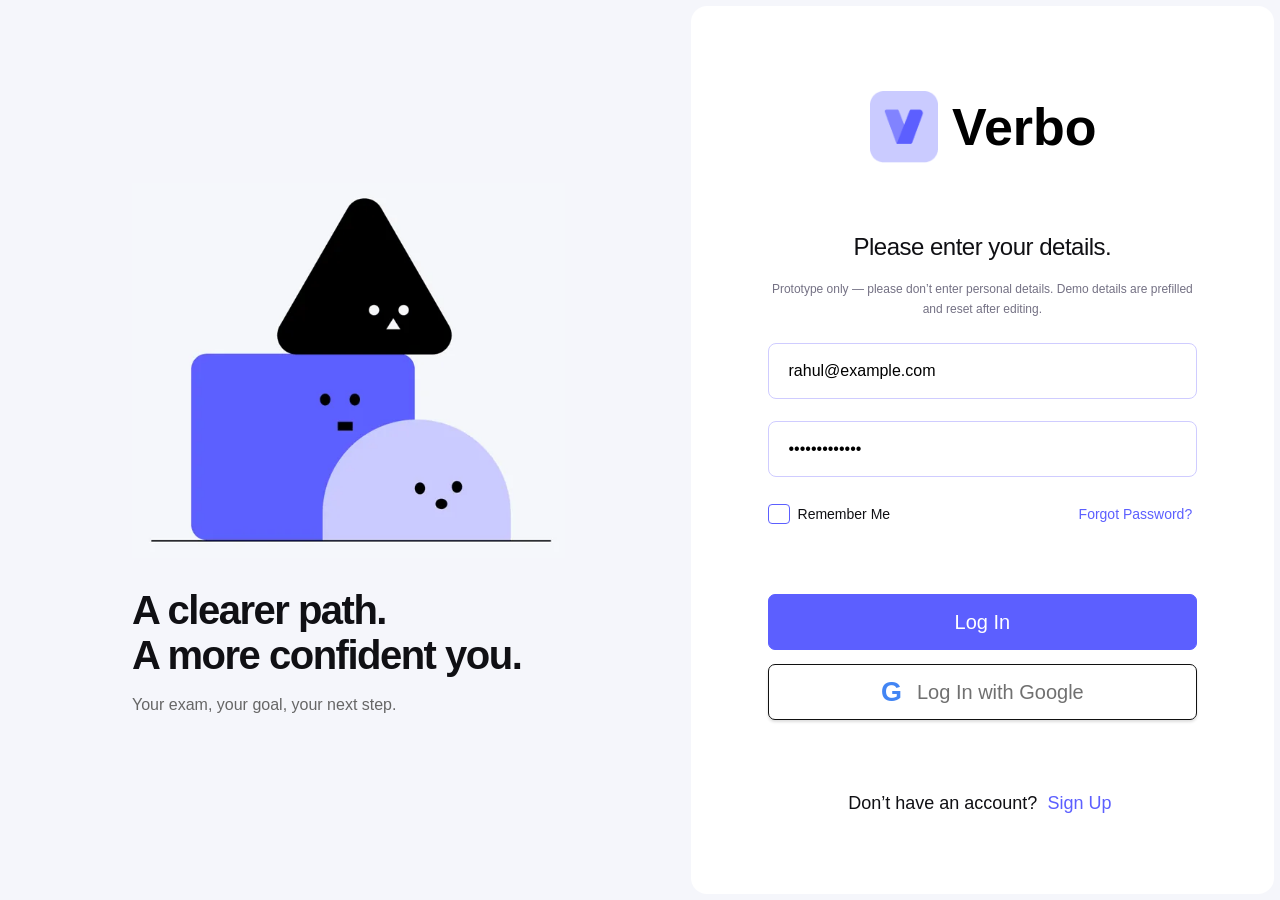
==== index.html @ 915a391f "Add files via upload" ====
<!doctype html><html lang="en"><head><meta charset="UTF-8"><meta name="viewport" content="width=device-width,initial-scale=1"><meta name="theme-color" content="#6057ff"><title>Verbo — Prepare with direction</title><link rel="stylesheet" href="style.css?v=51"></head><body><svg xmlns="http://www.w3.org/2000/svg" width="0" height="0" aria-hidden="true" style="position:absolute"><defs><filter id="nav-idle" color-interpolation-filters="sRGB"><feColorMatrix in="SourceGraphic" values="0 0 0 0 0 0 0 0 0 0 0 0 0 0 0 -8 0 8 0 0" result="mask"/><feFlood flood-color="#CACBFF"/><feComposite in2="mask" operator="in"/><feComposite in2="SourceGraphic" operator="over"/></filter><filter id="nav-active" color-interpolation-filters="sRGB"><feColorMatrix in="SourceGraphic" values="0 0 0 0 0 0 0 0 0 0 0 0 0 0 0 -8 0 8 0 0" result="mask"/><feFlood flood-color="#7772FF"/><feComposite in2="mask" operator="in"/><feComposite in2="SourceGraphic" operator="over"/></filter></defs></svg><div id="app"></div><dialog id="modal"></dialog><div id="toast" role="status" aria-live="polite"></div><script src="app.js?v=51"></script></body></html>
---- style.css ----
:root{--purple:#6057ff;--lav:#cecbff;--bg:#f5f6fb;--text:#101014;--muted:#696970;--line:#dddde4;--radius:12px}*{box-sizing:border-box}body{margin:0;background:var(--bg);color:var(--text);font:16px/1.5 'Arial',sans-serif}button,input,select,textarea{font:inherit}button{cursor:pointer;background:white;border:1px solid var(--line);border-radius:7px;padding:10px 16px;color:inherit;transition:transform .12s,background .18s}button:active{transform:scale(.97)}button:hover{border-color:var(--purple)}button:disabled{cursor:not-allowed;opacity:.5}button:focus-visible,a:focus-visible,input:focus-visible,textarea:focus-visible,select:focus-visible{outline:3px solid #a09aff;outline-offset:3px}.primary{background:var(--purple);border-color:var(--purple);color:white}.plain{background:transparent;border-color:transparent}.link{color:var(--purple);background:none;border:0;padding:5px}.muted{color:var(--muted)}small{font-size:13px;color:var(--muted)}h1,h2,h3,p{margin-top:0}h1{font-size:38px;letter-spacing:-1px;line-height:1.2;margin-bottom:0}h2{font-size:27px;line-height:1.3;letter-spacing:-.5px}h3{font-size:20px;line-height:1.35;font-weight:500;margin-bottom:14px}p{margin-bottom:16px}.purple{color:var(--purple)}.row{display:flex;align-items:center;justify-content:space-between;gap:16px;flex-wrap:wrap}.stack{display:grid;gap:18px}.panel{background:white;padding:26px;border-radius:var(--radius);min-width:0}.grid2{display:grid;grid-template-columns:1fr 1fr;gap:18px}.grid3{display:grid;grid-template-columns:repeat(3,1fr);gap:22px}.shell{padding-left:220px}.sidebar{position:fixed;inset:0 auto 0 0;width:220px;background:white;border-right:1px solid var(--line);padding:25px 18px;display:flex;flex-direction:column;z-index:5}.brand{display:flex;align-items:center;gap:10px;font-size:24px;font-weight:bold;color:black}.brand b{display:grid;place-items:center;background:var(--lav);color:var(--purple);border-radius:8px;width:40px;height:42px;font-size:30px}.nav-caption{font-size:12px;color:var(--muted);margin:42px 0 12px}.navbutton{width:100%;display:flex;align-items:center;gap:13px;border:0;text-align:left;padding:13px 16px;margin-bottom:4px;font-size:18px;position:relative}.navbutton.selected{background:var(--lav)}.navbutton.selected:before{content:'';position:absolute;left:0;height:28px;width:4px;background:var(--purple);border-radius:4px}.sidebar .logout{margin-top:auto}.icon{width:22px;height:22px;display:inline-block;flex-shrink:0;vertical-align:middle}.topbar{height:100px;padding:24px 40px;background:white;border-bottom:1px solid var(--line);display:flex;justify-content:space-between;align-items:center}.avatar{width:42px;height:42px;border-radius:50%;object-fit:cover}.top-actions{display:flex;align-items:center;gap:22px}.content{padding:32px 40px 48px;max-width:1700px;margin:auto;animation:enter .25s ease-out}.greeting{font-size:28px;font-weight:500;margin-bottom:28px}.dashboard-grid{display:grid;grid-template-columns:minmax(0,1.8fr) minmax(270px,1fr);gap:24px}.scores{display:grid;grid-template-columns:1fr 1fr;gap:18px}.score{font-size:42px;font-weight:600;letter-spacing:-1px}.score small{font-size:27px;font-weight:500;letter-spacing:0}.scorecard{min-height:185px}.bar{height:14px;background:var(--lav);border-radius:5px;overflow:hidden;margin:16px 0 9px}.bar span{display:block;height:100%;background:var(--purple);border-radius:5px;transition:width .3s}.pill{display:inline-block;font-size:12px;border-radius:4px;background:var(--bg);color:var(--muted);padding:4px 9px}.pill.purple{background:var(--lav);color:#4c40d8}.pill.hard{background:#ffe2cc;color:#a84900}.pill.new{background:#e8efff;color:#235ec5}.task-title{font-size:38px;font-weight:600}.task{display:flex;gap:12px;align-items:flex-start;margin:22px 0}.task input{width:19px;height:19px;accent-color:var(--purple);margin-top:4px;flex-shrink:0}.task.done .task-name{text-decoration:line-through;color:#94949d}.task button{text-align:left;padding:0;background:none;border:0}.task .duration{display:block;color:var(--muted)}.divider{border:0;border-top:1px solid var(--line);margin:18px 0}.chart-panel{margin-top:18px}.chart{width:100%;height:auto;display:block;margin-top:18px}.week{display:flex;gap:9px;margin-top:22px}.week span{flex:1;background:var(--lav);border-radius:5px;text-align:center;padding:12px 0;font-size:22px}.week .complete{background:var(--purple);color:white}.black{background:#050505;color:white}.black small{color:#c2c2c7}.black .pill{color:#555}.tabs{display:flex;gap:22px;border-bottom:1px solid var(--line);margin:22px 0;overflow:auto}.tabs button{background:none;border:0;border-bottom:3px solid transparent;border-radius:0;white-space:nowrap;padding:12px 5px;color:#555}.tabs button.active{border-color:var(--purple);color:var(--purple)}.test-card h3{margin:14px 0 6px}.test-card button{margin-top:16px}.filterrow{margin:18px 0 26px}.filterchip{background:var(--lav);border:0;padding:5px 10px;font-size:13px;color:#4a40cd}.recommendation{padding:26px 30px;background:var(--lav);border-radius:10px;border-left:5px solid var(--purple);margin:26px 0}.recommendation p{margin:0}.carousel{display:flex;gap:22px;overflow-x:auto;padding:20px;background:white;border-radius:12px;scroll-snap-type:x proximity}.session{flex:0 0 270px;padding:22px;border-radius:8px;scroll-snap-align:start}.session h3{font-size:23px}.session button{width:100%;margin-top:22px}.tutor{display:flex;align-items:center;gap:12px;margin-top:25px}.tutor img{width:40px;height:40px;border-radius:50%}.resource{flex:0 0 270px;min-height:240px;border:0;padding:0;overflow:hidden;position:relative;text-align:left;background:black;border-radius:9px}.resource img{width:100%;height:240px;object-fit:cover;opacity:.75;transition:transform .25s}.resource:hover img{transform:scale(1.03)}.resource span{position:absolute;bottom:0;left:0;right:0;padding:45px 16px 16px;background:linear-gradient(transparent,rgba(0,0,0,.85));color:white}.history{margin-top:22px}.history details{background:white;border-radius:9px;margin:12px 0;padding:20px}.history summary{cursor:pointer;list-style:none}.history summary:after{content:'View ⌄';color:var(--purple);font-size:14px;float:right}.history details[open] summary:after{content:'Close ⌃'}.history summary .row{display:inline-flex;width:90%}.history details .detail{margin-top:22px;border-top:1px solid var(--line);padding-top:20px}.summary-scores{display:grid;grid-template-columns:repeat(5,1fr);gap:15px;margin-top:25px}.summary-scores>div{border-right:1px solid var(--line);padding-right:12px}.summary-scores>div:last-child{border:0}.summary-scores .score{font-size:32px}.summary-scores .score small{font-size:18px}.feedback{margin:26px 0}.feedback li{margin-bottom:14px}.result-row{display:grid;grid-template-columns:2fr 1.3fr 1.3fr auto;gap:18px;align-items:center}.form label{display:block;margin:18px 0 6px}.form input,.form select,.form textarea{width:100%;padding:13px;border:1px solid var(--line);border-radius:7px;background:white}.form textarea{min-height:120px}.mobile-nav{display:none}dialog{border:0;border-radius:14px;max-width:560px;width:calc(100% - 32px);padding:28px;box-shadow:0 20px 90px #0003}dialog::backdrop{background:#0006}dialog .close{float:right}.modalactions{display:flex;justify-content:flex-end;gap:10px;margin-top:24px}#toast{position:fixed;bottom:28px;left:50%;transform:translate(-50%,20px);padding:12px 22px;background:#111;color:white;border-radius:8px;opacity:0;pointer-events:none;transition:.2s;z-index:30;max-width:90%}#toast.show{opacity:1;transform:translate(-50%,0)}.onboard{max-width:510px;margin:32px auto;background:var(--bg);min-height:90vh}.onboard .hero{width:100%;height:260px;object-fit:contain}.onboard .login{background:white;border-radius:24px;padding:30px}.onboard .brand{justify-content:center;font-size:32px;margin:10px 0 30px}.onboard .primary{width:100%;margin:18px 0 0}.on-head{background:white;padding:20px}.on-progress{height:8px;background:var(--lav)}.on-progress span{display:block;background:var(--purple);height:100%;transition:width .25s}.on-body{padding:30px 24px}.on-body h2{font-size:26px;margin-bottom:24px}.choice{display:flex;align-items:flex-start;gap:14px;background:white;border-radius:14px;padding:22px;border:1.5px solid transparent;margin:18px 0;cursor:pointer}.choice.selected{border-color:var(--purple);background:var(--lav)}.choice input{accent-color:var(--purple);margin-top:8px;width:20px;height:20px;flex-shrink:0}.choice strong{display:block;font-size:23px;font-weight:500;margin-bottom:8px}.choice p{font-size:15px;margin:0}.target-table{background:black;color:white;padding:20px;border-radius:12px;margin-top:18px}.target-table .row{padding:5px 0}.on-footer{position:sticky;bottom:0;background:white;padding:20px;border-top:1px solid var(--line)}.on-footer .primary{margin:0}.switch{appearance:none;width:52px;height:30px;background:#ccc;border-radius:20px;position:relative;cursor:pointer}.switch:checked{background:#2fc759}.switch:after{content:'';width:24px;height:24px;background:white;border-radius:50%;position:absolute;top:3px;left:3px;transition:.2s}.switch:checked:after{left:25px}.test-shell{min-height:100vh;padding-bottom:95px}.test-head{background:white;padding:15px 30px;display:flex;align-items:center;justify-content:space-between;gap:16px;text-align:center}.test-head h3{margin:0}.timer{background:black;color:white;padding:9px 15px;border-radius:7px;white-space:nowrap}.test-progress{height:6px;background:var(--lav)}.test-progress span{height:100%;background:var(--purple);display:block}.test-layout{display:grid;grid-template-columns:1fr 1fr;gap:20px;padding:28px;max-width:1450px;margin:auto}.test-layout .panel{min-height:62vh}.passage{font-size:17px;line-height:1.8}.answer{display:flex;gap:12px;align-items:center;padding:14px;border:1px solid var(--line);border-radius:6px;margin:14px 0;cursor:pointer}.answer:has(input:checked){background:var(--lav);border-color:var(--purple)}.answer input{accent-color:var(--purple)}.editor{width:100%;height:330px;border:1px solid var(--line);border-radius:7px;padding:18px;resize:vertical;font:inherit}.test-footer{position:fixed;bottom:0;left:0;right:0;display:flex;align-items:center;justify-content:space-between;gap:12px;padding:18px 30px;background:white;border-top:1px solid var(--line);z-index:4}.wave{display:flex;gap:5px;align-items:center;justify-content:center;height:90px}.wave i{background:var(--lav);width:7px;border-radius:3px}.wave.playing i{animation:pulse .7s infinite alternate}.audio-panel{border:1px solid var(--line);padding:20px;text-align:center;border-radius:8px;margin:22px 0}.correct{color:#187444}.incorrect{color:#b73f4e}.source-toggle{display:none}.review-grid{display:flex;gap:10px;flex-wrap:wrap}.review-grid button.answered{background:var(--lav)}.empty{text-align:center;padding:45px}.notice{background:var(--bg);padding:14px;border-radius:8px}.review-shell{max-width:850px;margin:35px auto;padding:20px}.review-shell .panel{margin:15px 0}@keyframes enter{from{opacity:0;transform:translateY(7px)}to{opacity:1;transform:none}}@keyframes pulse{to{transform:scaleY(.5)}}@media(min-width:1600px){.sidebar{width:260px}.shell{padding-left:260px}.content{padding:40px 48px}.topbar{padding:30px 48px;height:116px}.score{font-size:48px}.scorecard{min-height:215px}}@media(max-width:1100px){.shell{padding-left:180px}.sidebar{width:180px;padding:22px 12px}.navbutton{font-size:16px;padding:12px 10px}.content{padding:26px}.topbar{padding:20px 26px}.dashboard-grid{grid-template-columns:1fr}.dashboard-side{display:grid;grid-template-columns:1fr 1fr;gap:18px}.dashboard-side>.panel{margin:0}.grid3{grid-template-columns:1fr 1fr}.summary-scores{grid-template-columns:repeat(3,1fr)}}@media(max-width:700px){body{font-size:16px}.shell{padding-left:0}.sidebar{display:none}.topbar{height:90px;padding:20px}.topbar h1{font-size:31px}.top-actions{gap:12px}.content{padding:24px 16px 110px}.greeting{font-size:24px}.mobile-nav{display:flex;position:fixed;bottom:0;left:0;right:0;background:white;border-top:1px solid var(--line);justify-content:space-around;padding:10px 3px max(12px,env(safe-area-inset-bottom));z-index:10}.mobile-nav button{border:0;padding:8px 5px;font-size:12px;display:grid;gap:4px;justify-items:center;background:transparent}.mobile-nav .selected{color:var(--purple);background:#f1efff}.panel{padding:20px}.scorecard{padding:18px;min-height:167px}.scorecard .score{font-size:30px}.scorecard .score small{font-size:20px}.scorecard .pill{display:none}.dashboard-grid{gap:18px}.scores{gap:12px}.dashboard-side{display:grid;grid-template-columns:1fr}.grid3,.grid2{grid-template-columns:1fr}.summary-scores{grid-template-columns:1fr 1fr}.summary-scores>div{border:0}.tabs{gap:15px}.result-row{grid-template-columns:1fr 1fr}.result-row button{justify-self:start}.carousel{padding:14px;gap:14px}.session,.resource{flex-basis:260px}.onboard{margin:0 auto;min-height:100vh}.onboard .hero{height:250px}.test-head{padding:16px 12px}.test-head h3{font-size:16px}.test-head .timer{font-size:12px;padding:8px}.test-layout{grid-template-columns:1fr;padding:14px;gap:14px}.test-layout .panel{min-height:auto}.test-footer{padding:14px 12px}.test-footer small{font-size:12px}.source-toggle{display:block;margin:12px 14px 0}.test-layout .source.folded{display:none}.history summary .row{width:80%}.history summary .row small{display:none}.history summary:after{font-size:13px}.on-body{padding:28px 20px}.onboard .login{border-radius:24px 24px 0 0}.review-shell{margin:15px auto}#toast{bottom:90px}}
@media(prefers-reduced-motion:reduce){*,*:before,*:after{animation:none!important;transition:none!important;scroll-behavior:auto!important}}
.dashboard-side{display:flex;flex-direction:column;gap:18px}.dashboard-side>.panel:first-child{min-height:456px}.task{margin:16px 0}.task-title{margin-bottom:16px}.navbutton .icon{fill:#cecbff;fill-opacity:.4}.task input{appearance:none;border:1.5px solid var(--purple);border-radius:4px;position:relative}.task input:checked{background:var(--purple)}.task input:checked:after{content:'✓';position:absolute;inset:-4px 0 0;color:white;text-align:center}.target-badge{background:#000;color:white;border-radius:5px;padding:4px 7px;display:inline-block}.summary-scores{overflow-wrap:anywhere}@media(max-width:700px){.summary-scores{grid-template-columns:repeat(2,minmax(0,1fr))!important}.dashboard-side>.panel:first-child{min-height:0}} 
.brand-logo{width:40px;height:42px;object-fit:contain}.icon{object-fit:contain}.login-layout{max-width:1200px;width:calc(100% - 80px);margin:40px auto;display:grid;grid-template-columns:1fr 1fr;align-items:center;min-height:calc(100vh - 80px);background:transparent}.login-art{padding:48px}.login-art .hero{width:100%;height:330px;object-fit:contain}.login-art h1{font-size:44px;line-height:1.12;letter-spacing:-1.5px;margin:30px 0 18px}.login-art p{color:#666}.login-layout .login{padding:48px;border-radius:16px;background:white}.demo-note{font-size:14px;line-height:1.6;padding:14px 16px;background:#f3f2ff;border-radius:8px;color:#55506b;margin:24px 0}.desktop-onboard{display:grid;grid-template-columns:320px 1fr;max-width:1180px;width:calc(100% - 80px);margin:40px auto;min-height:calc(100vh - 80px);background:white;border-radius:18px;overflow:hidden}.on-aside{padding:40px;background:#e9e7ff}.on-aside h1{font-size:38px;line-height:1.12;margin:65px 0 18px}.on-aside p{line-height:1.6;color:#605c74}.on-aside ol{list-style:none;padding:30px 0;margin:0}.on-aside li{display:flex;gap:14px;align-items:center;padding:15px 0;color:#6c6880}.on-aside li span{display:grid;place-items:center;width:30px;height:30px;border:1px solid #b4afda;border-radius:50%;font-size:14px}.on-aside li.active{color:#332bc4;font-weight:600}.on-aside li.active span{background:var(--purple);color:white;border-color:var(--purple)}.on-panel{display:flex;flex-direction:column;min-width:0}.desktop-onboard .on-head{padding:26px 40px}.desktop-onboard .on-body{padding:35px 48px;flex:1}.desktop-onboard .on-body h2{font-size:30px;letter-spacing:-.7px}.desktop-onboard .on-body>p{margin-bottom:28px}.desktop-onboard .on-footer{position:static;padding:22px 48px;display:flex;justify-content:flex-end;border-top:1px solid #eee}.desktop-onboard .on-footer .primary{width:200px}.desktop-onboard .choice{padding:18px;margin:12px 0}.desktop-onboard .target-table{font-size:15px}.desktop-onboard .on-progress{height:5px}
dialog{max-width:720px;padding:52px;border-radius:16px;background:#fdfdfb;max-height:90vh}dialog::backdrop{background:#19221c66;backdrop-filter:blur(7px)}dialog h2{font-size:38px;line-height:1.15;letter-spacing:-1.2px;margin:28px 35px 32px 0}dialog p{color:#606875;line-height:1.75}dialog .close{position:absolute;right:24px;top:20px}.modalactions{margin-top:35px;flex-wrap:wrap}.pricing-intro{display:flex;justify-content:space-between;align-items:flex-end;gap:30px;margin-bottom:40px}.pricing-intro h2{font-size:48px;line-height:1.06;letter-spacing:-2px;margin:0}.pricing-intro p{font-size:16px;color:#666;line-height:1.6}.billing{display:flex;align-items:center;gap:24px;margin:30px 0}.billing>div{display:flex;padding:5px;background:#e9e8f2;border-radius:7px}.billing button{border:0;background:transparent;padding:12px 24px}.billing button[aria-pressed=true]{background:#141414;color:white}.billing>span{color:#5148d8;font-size:14px}.plan-grid{display:grid;grid-template-columns:repeat(3,minmax(0,1fr));gap:20px}.plan{padding:30px 24px;border:1px solid #d5d4df;border-radius:8px;display:flex;flex-direction:column}.plan.featured{background:#e5e2ff;border-color:#c2bcff}.plan h3{font-size:26px}.plan .row{flex-wrap:wrap;min-height:55px;gap:8px}.plan p{color:#666;line-height:1.5}.price{font-size:52px;letter-spacing:-2px;margin-top:32px;white-space:nowrap}.price small{font-size:12px;letter-spacing:0;color:#666}.billing-detail{font-size:13px;min-height:40px}.plan>button{display:flex;justify-content:space-between;margin:16px 0 10px;width:100%;text-align:left}.plan ul{list-style:none;margin:18px 0 0;padding:25px 0 0;border-top:1px solid #cfccdc}.plan li{display:flex;gap:12px;margin:16px 0;font-size:14px;line-height:1.5}.plan li span{color:var(--purple)}.pricing-note{font-size:13px;color:#777;margin-top:25px}
@media(max-width:1000px){.plan-grid{grid-template-columns:1fr}.pricing-intro{align-items:flex-start;flex-direction:column}.desktop-onboard{grid-template-columns:260px 1fr}.on-aside{padding:30px}.login-layout{width:calc(100% - 32px)}.login-art{padding:25px}}
@media(max-width:700px){.login-layout{display:block;margin:0;width:100%}.login-art{display:none}.login-layout .login{padding:32px 24px}.desktop-onboard{display:block;width:100%;margin:0;border-radius:0}.on-aside{display:none}.desktop-onboard .on-body{padding:25px}.desktop-onboard .on-footer{padding:20px 25px}.desktop-onboard .on-footer .primary{width:100%}dialog{padding:30px 24px}dialog h2{font-size:30px}.pricing-intro h2{font-size:38px}.billing{gap:12px;flex-wrap:wrap}}
.pill.purple{background:#cacbff url('assets/new3/Group%20499.svg') center/100% 100% no-repeat}.task input:checked{background:#5c5fff url('assets/dashboard_layers/Radio.svg') center/100% 100% no-repeat}.task input:checked:after{content:none}
/* Navigation states follow the supplied Verbo references. */
.navbutton{transition:background-color 160ms ease}.navbutton:not(.selected):hover,.navbutton:not(.selected):focus-visible{background:rgba(202,203,255,.3)}.navbutton.selected,.navbutton.selected:hover{background:#CACBFF}.navbutton .icon,.mobile-nav .icon{filter:url('#nav-idle')}.navbutton.selected .icon,.mobile-nav .selected .icon{filter:url('#nav-active')}
.login-layout{max-width:none;width:100%;margin:0;padding:6px;grid-template-columns:54% 46%;min-height:100vh;gap:0}.login-art{padding:7%;display:flex;align-items:center;justify-content:center}.login-art .hero{height:auto;max-height:70vh;width:100%;object-fit:contain}.login-layout .login{min-height:calc(100vh - 12px);padding:65px clamp(35px,6vw,100px);display:flex;flex-direction:column;justify-content:center}.login-layout .brand{font-size:52px;margin-bottom:65px;gap:12px}.login-layout .brand-logo{width:74px;height:80px}.login-layout .login h2{font-size:24px;margin:0 0 18px}.login-layout .demo-note{margin:0 0 24px;padding:0;background:none;font-size:12px;color:#747184;text-align:center}.login-layout .form>label{position:absolute;width:1px;height:1px;overflow:hidden;clip-path:inset(50%)}.login-layout .form>input{height:56px;border:1.5px solid #cfccff;margin-bottom:22px;border-radius:8px;padding:16px 20px}.login-layout .form>input:focus{border-color:#6057ff;outline:2px solid #6057ff22}.login-layout .form .row{font-size:14px;margin:0 0 46px}.login-layout .form .row label{display:flex;align-items:center;gap:8px;margin:0}.login-layout .form .row input{appearance:none;width:22px!important;height:22px;border:2px solid #6057ff;border-radius:3px;padding:0;margin:0}.login-layout .form .row input:checked{background:#6057ff}.login-layout .form>button{height:56px;font-size:20px}.login-layout .form>button:not(.primary){box-shadow:0 2px 3px #0002;color:#707070;display:flex;align-items:center;justify-content:center;gap:15px}.google-g{font-weight:700;font-size:27px;color:#4285f4}.login-layout .login>p:last-child{margin-top:65px!important;font-size:18px}
@media(max-width:800px){.login-layout{grid-template-columns:42% 58%}.login-layout .login{padding:35px}.login-layout .brand{font-size:40px;margin-bottom:40px}}
@media(max-width:700px){.login-layout{display:block;padding:0}.login-art{display:none}.login-layout .login{min-height:100vh;padding:32px 24px}.login-layout .login>p:last-child{font-size:16px;margin-top:35px!important}}
:root{--purple:#5C5FFF;--lav:#CACBFF}.purple,.link,.billing>span,.on-aside li.active,.tabs .active,.filterchip{color:#5C5FFF}.primary{background:#5C5FFF}.login-art{flex-direction:column;align-items:flex-start;max-width:570px;justify-self:center;padding:48px}.login-art .hero{height:330px;max-height:330px;width:100%}.login-art h1{font-size:40px;line-height:1.12;margin:30px 0 16px}.login-art p{margin:0;color:#666}.desktop-onboard{width:100%;max-width:none;margin:0;min-height:100vh;border-radius:0;grid-template-columns:minmax(300px,30%) 1fr}.on-aside{padding:48px;background:#e8e7ff;position:relative}.on-aside h1{margin-top:65px}.on-aside ol{max-width:300px}.on-aside li{padding:0;position:relative}.on-aside li:not(:last-child):after{content:'';position:absolute;height:24px;width:1px;background:#bab9e6;left:29px;top:49px}.on-aside li button{width:100%;border:0;background:transparent;display:flex;gap:16px;align-items:center;text-align:left;padding:14px;border-radius:9px;color:inherit;font-weight:inherit}.on-aside li button:hover:not(:disabled){background:#cacbff4d}.on-aside li button:disabled{opacity:1;cursor:default}.desktop-onboard .on-body{width:100%;max-width:790px;align-self:center;padding:45px 48px}.desktop-onboard .on-head{padding:28px 48px}.desktop-onboard .choice{border:1px solid #e0e0eb;border-radius:12px;transition:background .16s,border-color .16s}.desktop-onboard .choice:hover{background:#cacbff4d;border-color:#b5b6ff}.desktop-onboard .choice:has(input:checked){background:#cacbff;border-color:#5c5fff}.desktop-onboard .on-footer{background:transparent;padding:24px 48px 32px}.welcome-art{width:100%;height:180px;object-fit:contain}.pricing-intro{display:block;margin-bottom:28px}.pricing-intro h2{font-size:30px;font-weight:600;letter-spacing:-.5px;line-height:1.3}.pricing-intro p{margin-top:12px;font-size:16px}.page-subtitle{color:#777b88;margin:-12px 0 32px;line-height:1.6}.settings-context{display:flex;justify-content:space-between;align-items:center;border-bottom:1px solid #dddde6;padding:0 0 24px;margin-bottom:30px;color:#707481}.settings-context>span:last-child{display:flex;align-items:center;gap:10px;font-size:14px}.settings-context .avatar{width:28px;height:28px}.settings-card{border:1px solid #e1e1eb;background:white;border-radius:18px;padding:32px;margin-bottom:24px}.settings-card header{display:flex;gap:18px;align-items:center;padding-bottom:28px;border-bottom:1px solid #eeeef4}.settings-card h3{font-size:21px;margin:0 0 8px}.settings-card p{margin:6px 0 0;color:#7a7e8a;line-height:1.55}.settings-icon{display:grid;place-items:center;background:#f4f3fb;border-radius:13px;width:50px;height:50px;flex-shrink:0}.settings-row{display:flex;align-items:center;justify-content:space-between;gap:30px;padding:27px 0;border-bottom:1px solid #eeeef4}.settings-row strong{font-size:17px;font-weight:500}.settings-row .switch{flex-shrink:0}.settings-row .switch:checked{background:#5c5fff}.settings-row select{padding:12px;border:1px solid #ddd;border-radius:8px;background:white}.settings-email{display:flex;flex-direction:column;gap:12px;padding-top:27px}.settings-email input{padding:15px;border:1px solid #dddde8;border-radius:8px;max-width:550px;font:inherit;color:#777}.settings-email small{color:#81818e}.settings-card footer{display:flex;justify-content:flex-end;margin-top:26px}.empty-progress{margin-top:20px}.empty-chart{min-height:160px;display:flex;align-items:center;justify-content:center;flex-direction:column;border-bottom:1px solid #ddd;color:#777;margin-bottom:20px}.empty-chart span{font-size:36px;color:#111}
@media(max-width:800px){.desktop-onboard{grid-template-columns:260px 1fr}.on-aside{padding:28px}.desktop-onboard .on-body{padding:30px}.settings-context{gap:15px;flex-wrap:wrap}.settings-card{padding:22px}.settings-row{gap:15px}.login-art{padding:25px}.login-art h1{font-size:30px}}
@media(max-width:700px){.desktop-onboard{display:block}.login-art{display:none}.settings-row{align-items:flex-start}.settings-row p{font-size:14px}.settings-row button{flex-shrink:0;padding:10px}.pricing-intro h2{font-size:28px}}
/* Slightly enlarge the login illustration while retaining its caption. */
.login-art .hero{height:375px;max-height:375px}
.login-layout .form .row input[type="checkbox"]:checked{background:#5C5FFF url('assets/dashboard_layers/Radio.svg') center/100% 100% no-repeat;border-color:#5C5FFF}
.login-layout .form .row input[type="checkbox"]:focus-visible{outline:3px solid #CACBFF;outline-offset:3px}
.chevron{width:16px;height:16px;display:inline-block;vertical-align:middle;flex-shrink:0}.chevron.right{transform:rotate(-90deg)}.chevron.left{transform:rotate(90deg)}.chevron.up{transform:rotate(180deg)}button.secondary,button:not(.primary):not(.plain):not(.link):not(.navbutton):not(.resource):not([data-tab]):not([data-history-tab]):not([data-onstep]):not([data-task-open]):not([data-billing]):not([data-nav]){border-color:#111;border-radius:7px}button.secondary{display:inline-flex;align-items:center;gap:13px;background:transparent;color:#111;font-weight:500}button.secondary:hover,button.secondary:focus-visible{background:rgba(0,0,0,.03)}button:not(.primary):not(.plain):not(.link):not(.navbutton):not(.resource):not([data-tab]):not([data-history-tab]):not([data-onstep]):not([data-task-open]):not([data-billing]):not([data-nav]):hover:not(:disabled){background:rgba(0,0,0,.03)}.chevron-button{padding:0!important;background:transparent;border:0!important;width:32px;height:37px}.chevron-button img{display:block;width:32px;height:37px}.report-back{display:flex;align-items:center;gap:16px;padding:0}.report-back img{width:32px;height:37px}.report-overview{margin-top:22px;padding:30px}.report-overview h3{margin-top:10px}.report-tags{display:flex;gap:12px;flex-wrap:wrap}.report-tags .pill{font-size:12px;padding:7px 14px}.report-overview .summary-scores{margin-top:28px;gap:0}.report-overview .summary-scores>div{padding:0 22px;border-right:1px solid #ddd;font-size:19px}.report-overview .summary-scores>div:first-child{padding-left:0}.report-overview .summary-scores>div:last-child{border:0;padding-right:0}.report-overview .score{font-size:39px;white-space:nowrap;margin:14px 0}.report-overview .score small{font-size:22px}.sample-level{font-size:25px;margin-left:9px}.report-section-heading{margin:32px 0 20px}.report-section-heading h3{margin:0}.report-modules details{background:white;border:0;border-radius:12px;margin-bottom:15px;overflow:hidden}.report-modules summary{padding:23px 28px;display:block}.report-modules summary:after{display:none}.module-row{display:grid;grid-template-columns:1.2fr 1fr 1.2fr 1fr auto;gap:20px;align-items:center}.module-row strong{font-size:23px;font-weight:600}.module-row small{display:block;color:#858585;font-size:15px;margin-top:5px}.view-label{display:flex;gap:12px;align-items:center;font-size:15px}.module-detail[open] .view-label .chevron{transform:rotate(180deg)}.report-page .feedback{gap:15px}.report-page .feedback .panel{padding:30px;min-height:240px;background:#000}.report-page .feedback li{margin:20px 0;line-height:1.6;font-size:15px}.report-resources{padding:25px}.report-resources .carousel{margin:0}.report-resources .session,.report-resources .resource{flex:0 0 280px;min-height:290px}.report-resources .session{padding:22px}.report-resources .tutor{margin-top:28px}.report-resources .session button{margin-top:20px}.report-resources .resource small{color:white}
@media(max-width:1100px){.report-overview .score{font-size:28px}.report-overview .score small{font-size:16px}.report-overview .summary-scores>div{padding:0 12px;font-size:16px}.sample-level{font-size:18px}.module-row{gap:12px}}
@media(max-width:700px){.report-overview{padding:20px}.report-overview>.row,.report-section-heading.row{align-items:flex-start;gap:15px;flex-wrap:wrap}.report-overview .summary-scores{row-gap:24px}.report-overview .summary-scores>div{border:0;padding:0}.module-row{grid-template-columns:1fr 1fr}.module-row>div:first-child{grid-column:1/-1}.report-modules summary{padding:20px}.report-section-heading>.row{flex-wrap:wrap}.report-resources{padding:15px}}
.report-overview .summary-scores>div:last-child{position:relative;font-size:16px;padding-top:3px}.report-overview .summary-scores>div:last-child>.link{position:absolute;right:-8px;top:0;padding:0;font-size:14px}.report-overview .summary-scores>div:last-child .score{margin-top:14px}.report-modules summary{padding:20px 28px}.report-back:hover img{background:#0003;border-radius:7px}
/* Learning uses the same controls, cards and accordion rhythm as results. */
.learning-page .report-section-heading{margin:30px 0 20px}.learning-page>.greeting{margin-bottom:34px}.learning-page .carousel{padding:25px;gap:24px}.learning-page .session{flex-basis:290px;background:#000;min-height:290px;display:flex;flex-direction:column}.learning-page .session p{margin-bottom:12px}.learning-page .session .pill{align-self:flex-start}.learning-page .session .tutor{margin:28px 0 0}.learning-page .session button{margin-top:22px}.learning-page .session button:disabled{background:#d9d9d9;color:#aaa;border:0;opacity:1}.learning-page .recommendation{margin:26px 0 30px;padding:28px 30px}.learning-page .recommendation h3{margin:8px 0;font-weight:600}.learning-page .recommendation .primary{min-width:170px;font-size:21px}.learning-page .resource{flex-basis:290px;min-height:295px}.learning-page .resource>img{height:295px;display:block}.learning-page .tabs{gap:32px}.learning-page .tabs button{font-size:20px}.learning-history details{padding:0}.learning-history .module-row{grid-template-columns:1.1fr 1.2fr 1fr 1fr auto}.history-tutor{display:flex;align-items:center;gap:13px}.history-tutor img{width:46px;height:46px;border-radius:50%;object-fit:cover}.learning-history .detail{margin:12px 28px 28px;padding-top:25px}.learning-history .detail>.black{background:#000;padding:28px}.learning-history .black h3{font-size:25px}.learning-history .black p{border-left:6px solid #5C5FFF;padding-left:24px;margin:18px 0 0}.learning-history .grid2{grid-template-columns:1.1fr 1fr;gap:24px}.mentor-audio{margin:0;border-color:#CACBFF;display:flex;flex-direction:column;justify-content:space-between;padding:22px}.audio-heading{justify-content:flex-end}.audio-heading>small{margin-right:auto}.audio-track{height:8px;border-radius:6px;background:#CACBFF;margin:14px 0}.mentor-audio>button{align-self:center;margin-top:12px}.learning-page .mentor-resource{width:100%;height:100%;min-height:290px}.learning-page .mentor-resource>img{height:100%;min-height:290px;position:absolute;inset:0}.mentor-badge{position:absolute;right:16px;top:16px;background:#5C5FFF;color:white;padding:7px 12px;border-radius:4px;font-size:13px;font-weight:400}.mentor-resource em{display:inline-block;font-style:normal;background:white;color:#666;padding:4px 10px;border-radius:4px;font-size:13px;margin-top:10px}.show-all .carousel{display:grid;grid-template-columns:repeat(auto-fit,minmax(240px,1fr))}.ui-tick{display:inline-block;width:18px;height:20px;vertical-align:middle;color:#5C5FFF;flex-shrink:0}
@media(max-width:900px){.learning-history .module-row{grid-template-columns:1fr 1fr;gap:18px}.learning-history .module-row>div:first-child{grid-column:auto}.learning-history .grid2{grid-template-columns:1fr}.learning-page .mentor-resource{min-height:300px}.learning-page .report-section-heading>.row{gap:10px}}

.ui-tick{background:currentColor;mask:url('assets/tick.svg') center/contain no-repeat;-webkit-mask:url('assets/tick.svg') center/contain no-repeat}.week .complete .ui-tick,.on-steps .done .ui-tick{color:white}.task input[type=checkbox],.login-layout .form .row input[type=checkbox]{appearance:none;width:20px;height:20px;border:1.5px solid #5C5FFF;border-radius:4px;background:white;position:relative}.task input[type=checkbox]:checked,.login-layout .form .row input[type=checkbox]:checked{background:#5C5FFF url('assets/tick.svg') center/14px 14px no-repeat;border-color:#5C5FFF}
.report-back,.report-back:hover,.report-back:active{border:0;background:transparent;box-shadow:none}.report-back:focus:not(:focus-visible){outline:none}.report-back:focus-visible{outline:0}.report-back:focus-visible img{outline:2px solid #5C5FFF;outline-offset:3px}
.learning-page .carousel{scroll-padding-inline:25px}.learning-page .history summary:hover{background:rgba(202,203,255,.3)}.learning-history .detail .mentor-resource:hover{background:#000}
.mentor-resource small{color:#fff}.learning-history .module-row strong{font-weight:500}
/* Primary action hover state. */
button.primary:hover:not(:disabled){background:#4A4CE7;border-color:#4A4CE7}
/* Quiet icon controls: navigation lavender hover, without an outline. */
dialog button.close,.top-actions>button.plain{display:inline-flex;align-items:center;justify-content:center;min-width:42px;min-height:42px;padding:9px;border:0;border-radius:10px;background:transparent;box-shadow:none}
dialog button.close:hover,.top-actions>button.plain:hover,dialog button.close:focus-visible,.top-actions>button.plain:focus-visible{background:rgba(202,203,255,.3);border:0;outline:none;box-shadow:none}
dialog button.close:focus,.top-actions>button.plain:focus{outline:none}
dialog button.close{font-size:22px;line-height:1}
/* Opening a dialog focuses Close; focus alone must not show the hover fill. */
dialog button.close,dialog button.close:focus,dialog button.close:focus-visible{background:transparent;border:0;outline:none;box-shadow:none}
dialog button.close:hover{background:rgba(202,203,255,.3)}
/* Onboarding back: larger chevron with a hover-only lavender surface. */
.on-head button[data-action="onback"],.on-head button[data-action="onback"]:focus,.on-head button[data-action="onback"]:focus-visible{display:inline-flex;align-items:center;justify-content:center;width:44px;height:44px;padding:10px;border:0;border-radius:10px;background:transparent;outline:none;box-shadow:none}
.on-head button[data-action="onback"] .chevron{width:22px;height:22px}
.on-head button[data-action="onback"]:hover{background:rgba(202,203,255,.3)}
/* Subscription intro follows the dashboard greeting typography. */
.pricing-intro h2{font-weight:500;font-size:28px;line-height:1.3;letter-spacing:-.5px}
.pricing-intro h2 .purple{font-weight:inherit}
.pricing-intro p{font-weight:400}
@media(max-width:700px){.pricing-intro h2{font-size:24px}}
.study-dropdown{position:relative;min-width:190px}.study-trigger{width:100%;justify-content:space-between;border:1px solid #111}.study-trigger[aria-expanded=true] .chevron{transform:rotate(180deg)}.study-options{position:absolute;top:calc(100% + 8px);right:0;width:230px;padding:8px;background:white;border:1px solid #dddde4;border-radius:12px;box-shadow:0 8px 25px #00000014;z-index:15}.study-options[hidden]{display:none}.study-options button{display:flex;width:100%;align-items:center;justify-content:space-between;border:0!important;border-radius:7px;padding:12px;text-align:left;background:transparent}.study-options button:hover:not(:disabled),.study-options button:focus-visible{background:rgba(202,203,255,.3)!important;outline:0}.study-options button[aria-pressed=true]{background:#f5f6fb}.study-trigger:focus:not(:focus-visible){outline:0}
/* Sidebar account area and right-aligned notifications. */
.sidebar{overflow-y:auto}.sidebar-footer{margin-top:auto;padding-top:28px;flex-shrink:0}.sidebar-footer .logout{margin-top:0;margin-bottom:0}.sidebar-profile{padding:12px 10px;gap:12px;min-width:0}.sidebar-profile .avatar{width:42px;height:42px;flex-shrink:0}.sidebar-profile>span{min-width:0}.profile-name,.profile-plan{display:block;line-height:1.4}.profile-name{font-size:16px;overflow-wrap:anywhere}.profile-plan{font-size:16px;color:#5C5FFF}.profile-divider{height:1px;background:#dddde4;margin:14px 10px}.sidebar-profile:hover{background:rgba(202,203,255,.3)}.sidebar-profile .avatar{filter:none}.top-actions{margin-left:auto}
.test-library-toolbar{display:flex;align-items:center;gap:24px;border-bottom:1px solid var(--line)}.test-library-toolbar .tabs{flex:1;border:0;margin:0;gap:32px}.test-library-toolbar .tabs button{font-size:21px}.test-filter{position:relative;margin-bottom:8px}.test-filter-options{position:absolute;right:0;top:calc(100% + 8px);width:250px;padding:10px;background:white;border:1px solid #dddde4;border-radius:12px;box-shadow:0 8px 25px #00000014;z-index:20}.test-filter-options[hidden]{display:none}.test-filter-options label{display:flex;align-items:center;gap:12px;padding:11px 12px;border-radius:7px;cursor:pointer}.test-filter-options label:hover,.test-filter-options label:focus-within,.test-filter>button.secondary:hover{background:rgba(202,203,255,.3)}.test-filter-options input{appearance:none;width:20px;height:20px;border:1.5px solid #CACBFF;border-radius:4px;margin:0;cursor:pointer}.test-filter-options input:checked{background:#5C5FFF url('assets/tick.svg') center/14px no-repeat;border-color:#5C5FFF}.filter-label{font-size:12px;color:#696970;padding:8px 12px}.filter-divider{border-top:1px solid #dddde4;margin-top:8px;padding-top:14px}.filter-chips{display:flex;gap:10px;flex-wrap:wrap}.test-library .filterrow{min-height:34px;margin:24px 0}.pill.medium{background:#CAF0FF;color:#018EC5}.pill.easy{background:#FFFBCA;color:#FBBC05}.test-library .test-card{padding:26px 28px}.test-library .test-card h3{font-size:22px;margin-top:18px}.test-library .test-card .primary{margin-top:20px}.test-library .tabs button:hover,.test-library .filterchip:hover{background:rgba(202,203,255,.3)}
@media(max-width:900px){.test-library-toolbar{flex-wrap:wrap;gap:12px}.test-library-toolbar .tabs{min-width:0;gap:18px}.test-library-toolbar .tabs button{font-size:17px}}
/* Floating tab hovers shared by the test and results libraries. */
.test-library-toolbar .test-filter{margin-bottom:16px}
.test-library .tabs,.results-library .tabs{gap:22px;overflow:visible;padding-bottom:8px}
.test-library .tabs button,.results-library .tabs button{position:relative;font-size:21px;padding:10px 12px;margin:0;border:0;border-radius:10px;background:transparent;white-space:nowrap}
.test-library .tabs button:hover,.results-library .tabs button:hover{background:rgba(202,203,255,.3)}
.test-library .tabs button.active:after,.results-library .tabs button.active:after{content:'';position:absolute;left:12px;right:12px;bottom:-9px;height:3px;border-radius:3px;background:#5C5FFF}
@media(max-width:900px){.test-library .tabs,.results-library .tabs{gap:10px;flex-wrap:wrap}.test-library .tabs button,.results-library .tabs button{font-size:17px}}
.pill.completed{background:rgba(52,168,83,.15);color:#34A853}
/* Neutral difficulty chips matching the supplied Completed Today reference. */
.pill.hard,.pill.medium,.pill.easy{background:#f5f6fb;color:#696970;border:0;border-radius:4px;padding:4px 9px;font-size:12px;font-weight:400;line-height:1.5}
.test-filter-options .filter-label{font-size:12px;font-weight:400;color:var(--muted);text-transform:uppercase}.filter-footer{margin:8px -10px -10px;padding:14px;border-top:1px solid #dddde4;background:#fafafa;border-radius:0 0 12px 12px}.test-filter-options .clear-filter-button{width:100%;display:block;padding:10px 16px;border:1px solid #d4d4d8;border-radius:8px;background:white;color:#5C5FFF;font-weight:500;box-shadow:0 1px 2px #0000000d}.test-filter-options .clear-filter-button:hover:not(:disabled){background:rgba(202,203,255,.3);border-color:#d4d4d8}
/* Results lists share Learning's text hierarchy and row treatment. */
.results-library .result-row{padding:20px 28px;border-radius:12px;transition:background .18s}
.results-library .result-row>div:first-child>strong,.report-modules .module-row strong{font-size:23px;font-weight:500;line-height:1.35}
.results-library .result-row small{display:inline-block;color:#858585;font-size:15px;margin-top:5px;line-height:1.5}
.results-library .result-row .link{font-size:15px;display:inline-flex;align-items:center;gap:12px}
.results-library .result-row:hover,.report-modules summary:hover{background:rgba(202,203,255,.3)}
.test-filter-options button.clear-filter-button,.test-filter-options button.clear-filter-button:hover:not(:disabled){border:0;box-shadow:none;color:#5C5FFF}
.test-filter-options button.clear-filter-button{background:transparent}
.test-filter-options button.clear-filter-button:hover:not(:disabled){background:rgba(202,203,255,.3)}
/* Override the generic secondary-button hover for the filter reset action. */
.test-filter-options button.clear-filter-button:hover:not(:disabled),.test-filter-options button.clear-filter-button:focus-visible{background:rgba(202,203,255,.3)!important;border:0!important;box-shadow:none!important}
/* Desktop preparation journey */
.desktop-onboard{grid-template-columns:300px minmax(0,1fr);min-height:100vh;width:100%;max-width:none;margin:0;border-radius:0;align-items:stretch}
.desktop-onboard .on-aside{padding:40px 28px;background:#e9e8ff}
.desktop-onboard .on-aside .brand{justify-content:flex-start;margin:0 0 42px;text-align:left}
.desktop-onboard .on-aside h1{font-size:28px;font-weight:400;line-height:1.25;margin:0 0 16px}
.desktop-onboard .on-aside>p{font-size:14px;line-height:1.6;margin-bottom:34px}
.desktop-onboard .on-panel{min-width:0;display:flex;flex-direction:column;min-height:100vh;background:white}
.desktop-onboard .on-body{width:100%;max-width:720px;box-sizing:border-box;margin:0 auto;padding:48px 40px;flex:1}
.desktop-onboard .on-body h2{font-size:28px;font-weight:400;line-height:1.3;margin:0 0 20px}
.desktop-onboard .on-body>p{font-size:15px;line-height:1.6;margin:0 0 24px}
.desktop-onboard strong,.desktop-onboard .choice strong{font-weight:400}
.desktop-onboard .choice{border:1px solid #e1e1ec;border-radius:10px;padding:18px;margin-bottom:12px}
.desktop-onboard .choice strong{font-size:20px}
.desktop-onboard .choice p{font-size:13px;line-height:1.5;margin:8px 0 0}
.desktop-onboard .choice:hover{background:rgba(202,203,255,.3)}
.desktop-onboard .choice.selected{background:#cacbff;border-color:#5c5fff}
.desktop-onboard .on-footer{margin-top:auto;padding:22px 36px;border-top:1px solid #efeff3}
.desktop-onboard .on-footer .primary{min-width:170px}
.desktop-onboard .journey-steps{padding:0;margin:0;list-style:none}
.desktop-onboard .journey-steps li{position:relative;margin:0;padding:0 0 22px}
.desktop-onboard .journey-steps li:not(:last-child):after{content:'';position:absolute;left:17px;top:38px;bottom:2px;width:2px;background:#d6d5e1}
.desktop-onboard .journey-steps li.complete:after{background:#5c5fff}
.desktop-onboard .journey-steps button{display:flex;gap:14px;align-items:flex-start;width:100%;padding:5px 0;background:transparent;border:0;border-radius:8px;text-align:left;opacity:1;color:#666673}
.desktop-onboard .journey-steps button:hover:not(:disabled){background:rgba(202,203,255,.3)!important}
.desktop-onboard .journey-steps .step-dot{flex:0 0 34px;width:34px;height:34px;box-sizing:border-box;margin:0;border:2px solid #cbcbd4;border-radius:50%;display:flex;align-items:center;justify-content:center;background:#fff}
.desktop-onboard .step-dot>i:not(.ui-tick){width:10px;height:10px;border-radius:50%;background:#aaaab4}
.desktop-onboard .complete .step-dot,.desktop-onboard .active .step-dot{background:#5c5fff;border-color:#5c5fff;color:white}
.desktop-onboard .active .step-dot{outline:2px solid #8f91ff;outline-offset:3px}
.desktop-onboard .active .step-dot>i{background:#fff}
.desktop-onboard .complete .step-dot .ui-tick{background:#fff;width:17px;height:17px}
.desktop-onboard .step-copy{padding-top:2px;display:block}
.desktop-onboard .step-copy>span{display:block;border:0;background:none;width:auto;height:auto;font-size:15px;font-weight:400;margin:0;color:inherit}
.desktop-onboard .step-copy small{display:block;font-size:12px;line-height:1.5;margin-top:5px;color:inherit}
.desktop-onboard .active button{color:#5c5fff}
.verification-copy{text-align:center;padding-top:90px}
.mail-symbol{font-size:38px;color:#5c5fff;background:#f0efff;border-radius:16px;width:72px;height:72px;display:grid;place-items:center;margin:0 auto 26px}
.verification-email{color:#5c5fff;font-size:18px;margin:18px 0 28px}
.country-picker{position:relative;margin-top:12px}
.country-trigger{display:flex;align-items:center;gap:12px;width:100%;padding:15px 18px;border:1px solid #d5d5df;border-radius:9px;background:white;text-align:left}
.country-trigger>span{flex:1}.country-trigger svg{width:20px;height:20px}
.country-flag{width:28px;height:21px;object-fit:cover;border-radius:3px}
.country-menu{position:absolute;z-index:20;top:calc(100% + 8px);left:0;right:0;border:1px solid #dedee6;border-radius:12px;background:white;box-shadow:0 8px 24px #00000012;padding:12px}
.country-menu[hidden],.country-option[hidden],#country-empty[hidden]{display:none}
.country-search-wrap{display:flex;align-items:center;gap:10px;border:1px solid #cacbff;border-radius:8px;padding:10px 12px;color:#91919d;margin-bottom:10px}
.country-search-wrap:focus-within{outline:2px solid #cacbff;border-color:#5c5fff}
.country-search-wrap input{border:0!important;outline:0!important;box-shadow:none!important;padding:0!important;width:100%;font:inherit}
.country-options{max-height:255px;overflow:auto}
.country-option{display:flex;align-items:center;gap:12px;border:0;background:white;width:100%;padding:12px;border-radius:8px;text-align:left}
.country-option span{flex:1}.country-option:hover,.country-option:focus-visible,.country-trigger:hover{background:rgba(202,203,255,.3)!important}
@media(max-width:800px){.desktop-onboard{grid-template-columns:240px minmax(0,1fr)}.desktop-onboard .on-aside{padding:28px 18px}.desktop-onboard .on-body{padding:32px 24px}}
@media(max-width:600px){.desktop-onboard{grid-template-columns:1fr}.desktop-onboard .on-aside{display:none}.verification-copy{padding-top:40px}}
.desktop-onboard .on-aside li.active .step-copy>span{background:transparent;color:inherit;border-radius:0;font-weight:400}
.desktop-onboard .journey-steps button,.desktop-onboard .journey-steps small{font-weight:400}
.desktop-onboard .journey-steps li:not(:last-child):after{height:auto}
@media(min-width:601px) and (max-height:800px){.desktop-onboard .on-aside{padding-top:28px;padding-bottom:20px}.desktop-onboard .on-aside .brand{margin-bottom:26px}.desktop-onboard .on-aside>p{margin-bottom:20px}.desktop-onboard .journey-steps li{padding-bottom:12px}.desktop-onboard .step-copy small{font-size:11px}.desktop-onboard .on-body{padding-top:32px;padding-bottom:24px}.desktop-onboard .on-head{padding-top:18px;padding-bottom:18px}.desktop-onboard .choice{padding:14px}.verification-copy{padding-top:55px}}
/* Compact onboarding progress and target cards */
.mail-symbol img{width:32px;height:32px}
.desktop-onboard .on-head{display:flex;align-items:center;justify-content:center;min-height:76px;box-sizing:border-box;font-size:20px;font-weight:400;padding:20px 32px}
.desktop-onboard .on-footer{display:flex;justify-content:space-between;align-items:center;gap:20px}
.desktop-onboard .on-footer-back{min-width:110px;background:transparent;border:1px solid #171717;border-radius:7px;padding:12px 24px;font:inherit}
.desktop-onboard .journey-steps li{padding-bottom:16px}
.desktop-onboard .journey-steps .step-dot{flex-basis:26px;width:26px;height:26px;position:relative;z-index:1}
.desktop-onboard .step-dot>i:not(.ui-tick){width:8px;height:8px}
.desktop-onboard .complete .step-dot .ui-tick{width:14px;height:14px}
.desktop-onboard .journey-steps button{gap:12px}
.desktop-onboard .step-copy>span{font-size:14px}
.desktop-onboard .step-copy small{font-size:11px;margin-top:3px}
.desktop-onboard .journey-steps li:not(:last-child):after{left:12px;top:37px;bottom:2px;height:auto;z-index:0}
.desktop-onboard .target-choice{display:grid;grid-template-columns:20px minmax(0,1fr);gap:12px}
.desktop-onboard .target-choice>div{display:contents}
.desktop-onboard .target-choice input{grid-column:1;grid-row:1;margin-top:4px}
.desktop-onboard .target-choice strong,.desktop-onboard .target-choice p{grid-column:2}
.desktop-onboard .target-choice p{margin:0}
.desktop-onboard .target-choice .target-table{grid-column:1 / -1;width:100%;max-width:none;box-sizing:border-box;margin:8px 0 0;padding:22px 24px;background:#000;border-radius:10px}
.desktop-onboard .target-table .target-score-row{display:grid;grid-template-columns:80px minmax(20px,1fr) 32px;gap:18px;align-items:center;padding:8px 0}
.target-score-row>span:last-child{text-align:right}
.target-score-row .score-leader{border-top:1px dashed #fff;width:100%;opacity:.8}
@media(max-height:800px){.desktop-onboard .journey-steps li{padding-bottom:12px}}
/* Single-panel onboarding */
.centered-onboard.desktop-onboard{display:block;height:100dvh;min-height:0;overflow:hidden;background:white}
.centered-onboard.desktop-onboard .on-panel{height:100%;min-height:0;display:flex;flex-direction:column}
.centered-onboard.desktop-onboard .on-head{flex:0 0 84px;display:grid;grid-template-columns:140px 1fr 140px;gap:20px;padding:16px 28px;min-height:0}
.centered-onboard .on-head .brand{margin:0;justify-content:center;font-size:28px;font-weight:600;gap:10px}
.centered-onboard .on-head .brand-logo{width:40px;height:40px}
.centered-onboard.desktop-onboard .on-head button{width:140px;height:46px;min-width:0;padding:0 20px;font-size:16px;box-sizing:border-box}
.centered-onboard .on-progress{flex:0 0 4px}
.centered-onboard.desktop-onboard .on-body{flex:0 1 auto;width:min(760px,100%);max-width:760px;margin:auto;align-self:center;padding:24px 30px;box-sizing:border-box}
.centered-onboard.desktop-onboard .on-body h2{text-align:center;font-size:32px;line-height:1.25;margin:0 0 16px;font-weight:400}
.centered-onboard.desktop-onboard .on-body>p{text-align:center;font-size:16px;margin:0 0 22px;line-height:1.5}
.centered-onboard.desktop-onboard .on-body>.step-caption{font-size:14px;color:#92929d;margin:0 0 14px}
.centered-onboard.desktop-onboard .choice{padding:15px 18px;margin-bottom:10px}
.centered-onboard.desktop-onboard .choice:last-child{margin-bottom:0}
.centered-onboard.desktop-onboard .choice p{margin-top:6px;line-height:1.4}
.centered-onboard.desktop-onboard .target-step{width:min(1000px,100%);max-width:1000px;display:grid;grid-template-columns:1fr 1fr;gap:14px 20px}
.centered-onboard .target-step>h2,.centered-onboard .target-step>p{grid-column:1/-1}
.centered-onboard.desktop-onboard .target-step>p,.centered-onboard.desktop-onboard .target-step h2{margin:0}
.centered-onboard.desktop-onboard .target-choice{margin:0;align-content:start}
.centered-onboard .verification-copy{padding:0}
.centered-onboard .email-step{text-align:center}
.centered-onboard .country-options{max-height:min(255px,28vh)}
.login .brand .brand-logo{width:72px;height:72px;object-fit:contain}
@media(max-height:740px){.centered-onboard.desktop-onboard .on-head{flex-basis:72px;padding-top:12px;padding-bottom:12px}.centered-onboard.desktop-onboard .on-body{padding-top:16px;padding-bottom:16px}.centered-onboard.desktop-onboard .on-body h2{font-size:30px}.centered-onboard.desktop-onboard .choice{padding:12px 16px}.centered-onboard.desktop-onboard .on-body>p{margin-bottom:16px}.centered-onboard.desktop-onboard .target-step>p{margin:0}}
@media(max-height:600px){.centered-onboard.desktop-onboard .on-body{width:min(1100px,100%);max-width:1100px;display:grid;grid-template-columns:1fr 1fr;gap:10px 18px}.centered-onboard .on-body>h2,.centered-onboard .on-body>p,.centered-onboard .on-body>.country-picker,.centered-onboard .on-body>label:not(.choice),.centered-onboard .on-body>.verification-copy,.centered-onboard .on-body>hr{grid-column:1/-1}.centered-onboard.desktop-onboard .on-body>p,.centered-onboard.desktop-onboard .on-body h2{margin:0}.centered-onboard.desktop-onboard .choice{margin:0}.centered-onboard .target-table{padding:12px 18px!important}.centered-onboard .target-table .target-score-row{padding:4px 0!important}}
.centered-onboard.desktop-onboard .on-head button{margin:0;align-self:center}
.centered-onboard.desktop-onboard .on-head button[data-action="onback"]{border:1px solid #171717;border-radius:7px;background:transparent;box-shadow:none}
.centered-onboard.desktop-onboard .on-head button[data-action="onback"]:hover{background:rgba(202,203,255,.3)}
.centered-onboard.desktop-onboard .on-head button[data-action="onback"]:hover:not(:disabled){background:rgba(202,203,255,.3)!important}

/* Stable onboarding text anchors across all five steps. */
.centered-onboard.desktop-onboard .on-body{margin:clamp(24px,6vh,64px) auto 0;flex:none;display:grid;grid-template-columns:1fr;gap:0;padding:0 30px 24px;align-content:start}
.centered-onboard.desktop-onboard .on-body.target-step{grid-template-columns:1fr 1fr;column-gap:20px}
.centered-onboard.desktop-onboard .on-body>.step-caption{grid-column:1/-1;margin:0 0 14px;line-height:21px}
.centered-onboard.desktop-onboard .on-body>h2{grid-column:1/-1;margin:0 0 16px;line-height:40px;font-size:32px}
.centered-onboard.desktop-onboard .on-body>p:not(.step-caption){grid-column:1/-1;width:100%;max-width:650px;justify-self:center;text-align:center;margin:0 0 22px;line-height:24px}
.centered-onboard.desktop-onboard .on-body>p:not(.step-caption):first-of-type{min-height:48px}
.centered-onboard.desktop-onboard .on-body>h2+p{min-height:48px}
.centered-onboard.desktop-onboard .target-step .target-choice{margin:0}
@media(max-height:740px){.centered-onboard.desktop-onboard .on-body{margin-top:24px}.centered-onboard.desktop-onboard .on-body>h2{font-size:30px}}
@media(max-height:600px){.centered-onboard.desktop-onboard .on-body{margin-top:16px;grid-template-columns:1fr 1fr;column-gap:18px}.centered-onboard.desktop-onboard .choice{margin-bottom:10px}}
/* Soft horizon: a clear centre with lavender along the lower edges. */
.centered-onboard.desktop-onboard{position:relative;isolation:isolate;background:#fff}
.centered-onboard.desktop-onboard::before{content:"";position:absolute;inset:-40px;z-index:-1;pointer-events:none;background:radial-gradient(ellipse 48% 42% at 0% 105%,rgba(169,171,255,.64),rgba(202,203,255,.25) 48%,transparent 78%),radial-gradient(ellipse 48% 42% at 100% 105%,rgba(169,171,255,.64),rgba(202,203,255,.25) 48%,transparent 78%),linear-gradient(to top,rgba(202,203,255,.22),transparent 23%);filter:blur(30px)}
.centered-onboard.desktop-onboard .on-panel{background:transparent}
.centered-onboard.desktop-onboard .on-head{background:#fff}
.centered-onboard.desktop-onboard .choice:not(.selected){background:rgba(255,255,255,.88)}
/* Keep the complete onboarding section 120px below the progress bar. */
.centered-onboard.desktop-onboard .on-body{margin-top:120px}
/* Compact cards on shorter desktops so the fixed offset still fits. */
@media(min-width:900px) and (max-height:800px){
.centered-onboard.desktop-onboard .on-body{padding-bottom:12px}
.centered-onboard.desktop-onboard .choice{padding:8px 16px;margin-bottom:8px}
.centered-onboard.desktop-onboard .choice p{margin-top:4px}
.centered-onboard.desktop-onboard .on-body>h2+p{min-height:0;margin-bottom:18px}
.centered-onboard.desktop-onboard .target-table{padding:12px 18px!important}
.centered-onboard.desktop-onboard .target-table .target-score-row{padding:4px 0!important}
}

/* Learning: open three-column layout, shared schedule menu. */
.learning-page .report-section-heading{border-bottom:1px solid var(--line);padding-bottom:16px;margin-bottom:24px}
.learning-page #learning-schedule,.learning-page #learning-resources .carousel{display:grid;grid-template-columns:repeat(3,minmax(0,1fr));gap:24px;background:transparent;padding:0;border-radius:0;overflow:visible}
.learning-page .session{min-width:0;min-height:290px;padding:22px}
.learning-page .session h3{margin-bottom:8px}.learning-page .session-date{color:#c5c5cc;font-size:14px;margin-bottom:6px}
.learning-page .session .tutor{margin-top:24px}.learning-page .session button{margin-top:auto}.learning-page .session .tutor{margin-bottom:20px}
.learning-page #learning-resources .resource{width:100%;min-width:0}.learning-page #learning-resources .resource>img{width:100%}
.schedule-dropdown{min-width:130px}.schedule-dropdown .study-options{width:180px}
@media(max-width:1050px){.learning-page #learning-schedule,.learning-page #learning-resources .carousel{grid-template-columns:repeat(2,minmax(0,1fr))}}
@media(max-width:650px){.learning-page #learning-schedule,.learning-page #learning-resources .carousel{grid-template-columns:1fr}}


/* Compact, consistently aligned dropdown triggers. */
.study-dropdown{min-width:0;width:max-content;max-width:100%}
button.secondary.study-trigger{width:auto;min-width:0;display:inline-flex;align-items:center;justify-content:center;gap:12px;padding:10px 16px;white-space:nowrap}
button.secondary.study-trigger .chevron{width:14px;height:14px;flex:0 0 14px;margin:0}

#modal:has(#booking-form){max-width:600px;padding:32px;max-height:92vh;overflow-y:auto}
#modal:has(#booking-form)>.modalactions{display:none}
.booking-dropdown{position:relative}.booking-dropdown>.study-trigger{width:100%;justify-content:space-between;min-height:46px;text-align:left}
.booking-menu{left:0;right:0;top:calc(100% + 6px);width:100%}.booking-menu button{gap:14px}
.booking-person{display:flex;align-items:center;gap:12px}.booking-person img{width:36px;height:36px;object-fit:cover;border-radius:50%}.booking-person small{display:block;font-size:13px}
.booking-radio{border:1px solid #d5d5dd;border-radius:50%;width:18px;height:18px;flex-shrink:0}.booking-menu [aria-pressed=true] .booking-radio{border:6px solid #5C5FFF}
.booking-footer{display:flex;justify-content:flex-end;margin-top:22px}.booking-calendar[hidden]{display:none}.booking-calendar{position:relative;background:white;border:1px solid #dddde4;border-radius:12px;padding:16px;margin-top:8px;box-shadow:0 8px 25px #00000014}
.calendar-heading{flex-wrap:nowrap}.calendar-heading>span{font-size:18px}.calendar-heading .plain{border:0!important;padding:8px}.calendar-input{flex-wrap:nowrap;margin:12px 0}.calendar-input input{min-width:0;padding:9px}.calendar-grid{display:grid;grid-template-columns:repeat(7,1fr);gap:4px;text-align:center}.calendar-grid>span{font-size:13px;padding:8px;color:#696970}.calendar-grid button{border:0!important;border-radius:50%!important;background:transparent;width:36px;height:36px;padding:0;justify-self:center;font-size:14px;position:relative}.calendar-grid button:hover:not(:disabled){background:rgba(202,203,255,.3)!important}.calendar-grid button.chosen{background:#5C5FFF!important;color:white}.calendar-grid .outside{color:#aaa}.calendar-grid .is-today:after{content:'';position:absolute;bottom:3px;left:calc(50% - 2px);width:4px;height:4px;border-radius:50%;background:currentColor}.calendar-footer{border-top:1px solid #dddde4;display:flex;justify-content:flex-end;padding-top:12px;margin-top:12px}.calendar-footer button{padding:8px 24px}

/* Report recommendations follow the open Learning grid. */
.report-section-heading:has(+ .report-practice-grid){border-bottom:1px solid var(--line);padding-bottom:18px;margin-bottom:24px}
.report-practice-grid{background:transparent;padding:0}
.report-practice-grid .practice-grid{display:grid;grid-template-columns:repeat(3,minmax(0,1fr));gap:24px}
.report-practice-grid .session,.report-practice-grid .resource{min-width:0;width:100%;min-height:295px;margin:0}
.report-practice-grid .session{display:flex;flex-direction:column;background:#000;padding:24px;border-radius:8px}
.report-practice-grid .session .pill{align-self:flex-start}
.report-practice-grid .session .tutor{margin-top:auto;padding-top:24px}
.report-practice-grid .session .primary{margin-top:20px;width:100%}
.report-practice-grid .resource{padding:0;position:relative;overflow:hidden;border:0;border-radius:8px}
.report-practice-grid .resource>img{width:100%;height:100%;position:absolute;inset:0;object-fit:cover}
@media(max-width:1000px){.report-practice-grid .practice-grid{grid-template-columns:repeat(2,minmax(0,1fr))}}
@media(max-width:600px){.report-practice-grid .practice-grid{grid-template-columns:1fr}}

/* Shared chip alignment: fixed line box, balanced padding, no inherited offsets. */
.pill,.pill.hard,.pill.medium,.pill.easy,.pill.completed{display:inline-flex;align-items:center;justify-content:center;vertical-align:middle;min-height:28px;padding:5px 12px;line-height:18px;font-weight:400;white-space:nowrap;text-indent:0;letter-spacing:normal}
.question-review{margin-bottom:24px}.review-intro h3{margin-bottom:6px}.review-intro p{font-size:14px}.review-source{border:1px solid var(--line);padding:16px!important;margin:0 0 20px!important;background:var(--bg)!important}.review-source summary{display:flex;align-items:center;justify-content:space-between;color:var(--purple)}.review-source summary:after{display:none!important}.review-source p{max-width:740px;margin:20px 0 0;line-height:1.8}
.question-card{border:1px solid var(--line);border-radius:12px;padding:24px;margin-bottom:18px;background:white}.question-meta{display:flex;justify-content:space-between;align-items:center;margin-bottom:18px;gap:16px}.question-meta>span:first-child,.review-label{font-size:12px;color:var(--muted);letter-spacing:.5px}.review-status{font-size:13px;border-radius:5px;padding:4px 10px;background:var(--bg);color:var(--muted)}.review-status.is-correct{background:#edf8f0;color:#287f40}.review-status.needs-review{background:#f0efff;color:#5C5FFF}.question-card h3{font-size:20px;font-weight:400;margin-bottom:24px;max-width:850px}.question-columns{display:grid;grid-template-columns:minmax(0,1.6fr) minmax(220px,1fr);gap:28px}.review-options{display:grid;grid-template-columns:1fr 1fr;gap:10px;margin-top:10px}.review-option{display:flex;align-items:center;gap:10px;padding:12px;border:1px solid var(--line);border-radius:7px;font-size:14px}.review-option.chosen{border-color:#5C5FFF;background:rgba(202,203,255,.3)}.option-letter{color:var(--muted);font-size:12px}.review-option small{margin-left:auto;color:var(--purple);font-size:11px}.answer-comparison{border-left:1px solid var(--line);padding-left:26px}.answer-comparison p{margin:6px 0 18px;font-size:17px}.answer-key{border-top:1px solid var(--line);padding-top:14px}.answer-key p{color:#287f40;margin-bottom:0}.written-response{white-space:pre-wrap;line-height:1.8}@media(max-width:700px){.question-columns{grid-template-columns:1fr}.answer-comparison{border-left:0;border-top:1px solid var(--line);padding:18px 0 0}.review-options{grid-template-columns:1fr}}

/* Multiple choice review: answer feedback lives directly on each option. */
.multiple-choice-review{grid-template-columns:1fr}
.multiple-choice-review .review-options{grid-template-columns:1fr;gap:12px}
.multiple-choice-review .review-option{min-height:58px;padding:16px;font-size:16px}
.review-option.option-correct{background:#edf8f0;border-color:#34A853;color:#287f40}
.review-option.option-incorrect{background:#fff0f0;border-color:#d94b4b;color:#b52d2d}
.review-option.option-correct small,.review-option.option-incorrect small{color:inherit;display:inline-flex;align-items:center;gap:6px;flex-shrink:0;font-size:12px}
.review-tick{display:inline-block;width:15px;height:15px;background:currentColor;mask:url('assets/tick.svg') center/contain no-repeat;-webkit-mask:url('assets/tick.svg') center/contain no-repeat;flex-shrink:0}
.review-status{display:inline-flex;align-items:center;gap:6px}
.review-status.needs-review{background:#fff0f0;color:#b52d2d}
@media(max-width:600px){.multiple-choice-review .review-option{flex-wrap:wrap}.multiple-choice-review .review-option small{margin-left:24px}}

/* Keep test counts at the left edge and history tab hovers floating above the rule. */
.test-library .filterrow{justify-content:flex-start}
.test-library .filter-chips:empty{display:none}
.tabs button[data-history-tab]{position:relative;isolation:isolate;background:transparent}
.tabs button[data-history-tab]::before{content:"";position:absolute;inset:5px 0 8px;border-radius:7px;z-index:-1;pointer-events:none}
.tabs button[data-history-tab]:hover{background:transparent}
.tabs button[data-history-tab]:hover::before{background:rgba(202,203,255,.3)}
/* Class history uses the same spacing and hover shape as test tabs. */
.tabs:has([data-history-tab]){gap:22px;overflow:visible;padding-bottom:8px}
.tabs button[data-history-tab]{font-size:21px;padding:10px 12px;margin:0;border:0;border-radius:10px;background:transparent;white-space:nowrap}
.tabs button[data-history-tab]::before{display:none}
.tabs button[data-history-tab]:hover{background:rgba(202,203,255,.3)}
.tabs button[data-history-tab].active::after{content:'';position:absolute;left:12px;right:12px;bottom:-9px;height:3px;border-radius:3px;background:#5C5FFF}
/* Match the secondary button hover across onboarding. */
.centered-onboard.desktop-onboard .on-head button[data-action="onback"]:hover:not(:disabled){background:rgba(0,0,0,.03)!important}

.empty-state-art{display:block;width:220px;max-width:70%;height:auto;margin:0 auto 18px}.panel.empty{padding:32px 24px;text-align:center}.empty-chart:has(.empty-state-art){height:auto;min-height:220px;padding:20px}.empty-chart .empty-state-art{width:180px;margin-bottom:12px}
/* Align the dashboard columns and the history link with the card content. */
.dashboard-grid:has(.empty-progress)>div:first-child{display:flex;flex-direction:column}
.dashboard-grid:has(.empty-progress) .empty-progress{flex:1;display:flex;flex-direction:column;margin-top:18px}
.dashboard-grid:has(.empty-progress) .empty-chart{flex:1}
.empty-progress>.link{align-self:flex-start;display:inline-flex;align-items:center;gap:8px;padding:5px 0;margin-top:18px}
.empty-progress>.link:hover,.chart-panel>.link:hover{color:#4A4CE7}
/* Focused test workspace: readable source and a clear response surface. */
.test-layout{gap:24px;max-width:1560px;margin:0 auto;padding:28px 32px 110px;align-items:stretch}
.test-layout>.panel{padding:32px 36px;border:1px solid #E8E8EF;border-radius:16px}
.test-layout h3{font-size:24px;line-height:1.4;letter-spacing:-.4px;font-weight:500;margin:10px 0 24px}
.test-layout p,.test-layout .passage{font-size:16px;line-height:1.85;max-width:68ch;margin-bottom:22px}
.test-layout>.panel>small.purple{display:block;font-size:12px;letter-spacing:1px;text-transform:uppercase;color:#5C5FFF}
.response-panel>small:not(.purple){display:block;margin-bottom:20px;font-size:14px}
.test-layout .answer{display:flex;align-items:center;gap:14px;min-height:64px;padding:18px 20px;margin:12px 0;border:1px solid #DDDDE7;border-radius:10px;font-size:16px;line-height:1.55;transition:background .18s,border-color .18s}
.test-layout .answer:hover{background:#F7F7FF;border-color:#CACBFF}
.test-layout .answer:has(input:checked){background:#EFEFFF;border-color:#5C5FFF}
.test-layout .answer input{flex-shrink:0;width:18px;height:18px;accent-color:#5C5FFF;margin:0}
.test-layout .editor{border:1px solid #DDDDE7;border-radius:12px;padding:22px;font-size:16px;line-height:1.8;min-height:380px;margin-top:12px}
.test-layout .audio-panel{background:#F8F8FD;border:1px solid #E8E8F0;border-radius:14px;padding:28px}
.task-chart{margin:26px 0 0;padding:22px;background:#FCFCFF;border:1px solid #E7E7EF;border-radius:12px}
.task-chart figcaption{font-size:16px;line-height:1.5;color:#101014}
.task-chart figcaption span{display:block;font-size:12px;color:#777781;margin-top:4px}
.task-chart svg{display:block;width:100%;height:auto;margin-top:18px}
.chart-legend{display:flex;flex-wrap:wrap;gap:12px 20px;margin-top:12px;font-size:12px;color:#696970}
.chart-legend span{display:flex;align-items:center;gap:7px}.chart-legend i{width:16px;height:3px;border-radius:2px}
.test-footer{display:grid;grid-template-columns:1fr auto 1fr;align-items:center}
.test-footer>button:first-child{justify-self:start}.test-footer>small{grid-column:2;text-align:center;white-space:nowrap}.test-footer>button:last-child{justify-self:end}
@media(max-width:700px){.test-layout{padding:16px 14px 100px;gap:16px}.test-layout>.panel{padding:24px}.test-layout h3{font-size:21px}.task-chart{padding:14px}.test-footer{gap:10px}.test-footer button{padding:10px 12px}}
/* Passage groups keep shared context directly above the related answers. */
.question-review .grouped-source{margin:0 0 24px;padding:0;background:#F5F6FB;border:0;border-radius:12px;overflow:hidden}
.question-review .grouped-source summary{display:flex;justify-content:space-between;align-items:center;gap:16px;padding:22px 24px;color:#5C5FFF;font-size:12px;letter-spacing:1px;text-transform:uppercase;line-height:1.5;cursor:pointer}
.question-review .grouped-source summary::after{display:none}
.grouped-source[open] summary .chevron{transform:rotate(180deg)}
.review-source-body{padding:0 24px 24px}
.review-source-body>p{font-size:16px;line-height:1.85;max-width:70ch;margin:0 0 20px}
.review-source-body>p:last-child{margin-bottom:0}.review-source-body>h3{margin:0 0 18px;font-size:22px;font-weight:500}
.question-review .question-card{margin-bottom:24px}
.question-review .question-card+.grouped-source{margin-top:36px}
.grouped-source .task-chart{max-width:760px;background:white}
/* Shared list preview interaction: quiet surface, clear action, stable geometry. */
.learning-page .learning-history>details,.report-modules>details{padding:0;overflow:hidden;border-radius:12px}
.learning-page .learning-history>details>summary,.report-modules>details>summary{padding:22px 28px;border-radius:12px;background:transparent;transition:background-color .16s ease}
.learning-page .learning-history>details[open]>summary,.report-modules>details[open]>summary{border-radius:12px 12px 0 0}
.learning-page .learning-history>details>summary:hover,.report-modules>details>summary:hover,.results-library .result-row:hover{background:rgba(0,0,0,.03)}
.learning-page .learning-history>details>summary:hover .view-label,.report-modules>details>summary:hover .view-label,.results-library .result-row:hover .link{color:#4A4CE7}
.question-review .grouped-source{padding:0!important;margin:0 0 24px!important}
.question-review .grouped-source>summary{border-radius:12px;background:transparent;transition:background-color .16s ease,color .16s ease}
.question-review .grouped-source[open]>summary{border-radius:12px 12px 0 0}
.question-review .grouped-source>summary:hover{background:rgba(0,0,0,.03);color:#4A4CE7}
.learning-history>details>summary:focus-visible,.report-modules>details>summary:focus-visible,.grouped-source>summary:focus-visible{outline:2px solid #5C5FFF;outline-offset:-3px}
.view-label .chevron,.grouped-source .chevron{transition:transform .16s ease}
@media(prefers-reduced-motion:reduce){.view-label .chevron,.grouped-source .chevron{transition:none}}
/* Stable booking workspace: details beside an always-visible calendar. */
#modal:has(.booking-workspace){width:min(940px,calc(100vw - 40px));max-width:940px;padding:36px;max-height:calc(100dvh - 40px);overflow:auto}
#modal:has(.booking-workspace)>h2{font-size:30px;font-weight:500;letter-spacing:-.6px;margin-bottom:8px}
.booking-intro{font-size:15px;margin-bottom:28px;color:#696970}
.booking-workspace{display:grid;grid-template-columns:1fr 1fr;gap:28px 36px}
.booking-workspace h3{font-size:17px;margin:0 0 22px;font-weight:500}
.booking-details{padding-right:32px;border-right:1px solid #E8E8EF}
.booking-field{margin-bottom:22px}.booking-field>label,.booking-field>div>label,.booking-availability>label{display:block;font-size:13px;color:#696970;margin-bottom:8px}
.booking-field .study-trigger{width:100%;justify-content:space-between;padding:12px 14px;border-color:#DCDCE5!important;font-size:15px;min-height:48px}
.booking-field .booking-person img{width:36px;height:36px}.booking-field .booking-person small{font-size:12px}
.booking-field textarea{width:100%;height:144px;min-height:144px;padding:14px;font-size:15px;line-height:1.6;resize:vertical;border:1px solid #DCDCE5;border-radius:9px}
.booking-selected-date{display:block;color:#696970;font-size:13px;margin-top:-12px;margin-bottom:14px}
.booking-availability .inline-calendar{box-shadow:none;margin:0 0 22px;padding:12px;border-color:#E8E8EF;background:#FCFCFF}
.inline-calendar .calendar-input{display:none}.inline-calendar .calendar-heading>span{font-size:15px}.inline-calendar .calendar-grid button{width:32px;height:32px;font-size:13px}
.booking-time-slots{display:grid;gap:8px;grid-template-columns:1fr 1fr}
.booking-time-slots button{font-size:12px;padding:10px 8px;white-space:nowrap;border:1px solid #DCDCE5!important;background:white;border-radius:7px}
.booking-time-slots button[aria-pressed="true"]{background:#EFEFFF!important;border-color:#5C5FFF!important;color:#5C5FFF}
.booking-workspace .booking-footer{grid-column:1/-1;margin:0;padding-top:22px;border-top:1px solid #E8E8EF;align-items:center;justify-content:space-between}
.booking-footer>.muted{font-size:13px}#modal:has(.booking-workspace)>.modalactions{display:none}
@media(max-width:700px){#modal:has(.booking-workspace){padding:28px 22px}.booking-workspace{grid-template-columns:1fr;gap:24px}.booking-details{padding:0;border:0}.booking-workspace .booking-footer{position:sticky;bottom:-28px;background:white;padding-bottom:12px}.booking-intro{max-width:85%}}
/* List actions use a small navigation-style hover pill, not a row highlight. */
.learning-page .learning-history>details>summary:hover,.report-modules>details>summary:hover,.results-library .result-row:hover,.question-review .grouped-source>summary:hover{background:transparent}
.learning-page .learning-history>details>summary:hover .view-label,.report-modules>details>summary:hover .view-label,.results-library .result-row:hover .link{color:#5C5FFF}
.view-label,.results-library .result-row>.link,.empty-progress>.link,.chart-panel>.link{display:inline-flex;align-items:center;justify-content:center;gap:8px;padding:9px 12px;border-radius:10px;transition:background-color .16s ease;color:#5C5FFF}
.view-label:hover,.results-library .result-row>.link:hover,.empty-progress>.link:hover,.chart-panel>.link:hover{background:rgba(202,203,255,.3);color:#5C5FFF}
.empty-progress>.link,.chart-panel>.link{margin-left:-12px}
.question-review .grouped-source>summary:hover{color:#5C5FFF}
/* Passage chevrons match the notification icon's hover-only surface. */
.question-review .grouped-source>summary .chevron{box-sizing:content-box;padding:9px;border-radius:10px;background:transparent;transition:background-color .16s ease,transform .16s ease}
.question-review .grouped-source>summary .chevron:hover{background:rgba(202,203,255,.3)}
/* Preserve the results card surface when hovering its action. */
.results-library .result-row,.results-library .result-row:hover{background:#fff}
.results-library .result-row>.link:hover{background:rgba(202,203,255,.3);color:#5C5FFF}
/* Restore the passage preview's inset from the result container edges. */
.question-review .grouped-source{width:calc(100% - 32px);margin:0 16px 24px!important}
.question-review .question-card+.grouped-source{margin-top:36px!important}
@media(max-width:600px){.question-review .grouped-source{width:calc(100% - 16px);margin-left:8px!important;margin-right:8px!important}}
/* Restore the expanded report's original inner gutter. */
.report-modules>.module-detail>.detail{margin:0 28px 28px;padding-top:24px;border-top:1px solid var(--line);width:auto;min-width:0}
.report-modules .question-review{width:100%;min-width:0}
.report-modules .question-review .grouped-source{width:100%;margin-left:0!important;margin-right:0!important}
@media(max-width:600px){.report-modules>.module-detail>.detail{margin:0 16px 20px;padding-top:20px}}
/* Resource category badges: equal vertical padding and centred labels. */
.resource .pill{display:inline-flex!important;align-items:center;justify-content:center;position:static!important;min-height:28px;padding:5px 10px!important;line-height:18px;text-align:center;vertical-align:middle;white-space:nowrap;width:auto;box-sizing:border-box}
/* Booking proportions and aligned form controls. */
#modal:has(.booking-workspace){width:min(1120px,calc(100vw - 48px));max-width:1120px;padding:36px 40px}
.booking-workspace{grid-template-columns:minmax(300px,.85fr) minmax(420px,1.25fr);gap:28px 36px;align-items:start}
.booking-details{min-width:0;padding-right:32px}
.booking-availability{min-width:0}
.booking-field,.booking-field .booking-dropdown,.booking-field .study-trigger,.booking-field textarea{width:100%;max-width:none;min-width:0;box-sizing:border-box}
.booking-field .study-trigger{display:flex;min-height:52px;gap:14px;text-align:left}
.booking-field .study-trigger>span{min-width:0;flex:1;text-align:left}
.booking-field .study-trigger>.chevron{width:16px;height:16px;flex:0 0 16px}
.booking-field .booking-menu{width:100%;min-width:0;left:0;right:0}
.booking-field .booking-person{display:flex;align-items:center;gap:12px}
.booking-field .booking-person>span{display:block;line-height:1.45}
.booking-field .booking-person small{display:block;margin-top:2px}
.booking-field textarea{height:160px;min-height:160px}
.booking-availability .inline-calendar{padding:18px 20px}
.inline-calendar .calendar-grid{gap:5px}
.inline-calendar .calendar-grid button{width:36px;height:36px}
.booking-time-slots{grid-template-columns:repeat(3,minmax(0,1fr));gap:8px}
.booking-time-slots button{font-size:12px;padding:12px 6px;min-width:0}
@media(max-width:850px){#modal:has(.booking-workspace){width:calc(100vw - 32px);padding:30px 24px}.booking-workspace{grid-template-columns:1fr;gap:24px}.booking-details{padding:0;border:0}.booking-time-slots{grid-template-columns:repeat(3,minmax(0,1fr))}}
@media(max-width:420px){.booking-time-slots{grid-template-columns:1fr}.booking-availability .inline-calendar{padding:12px}.inline-calendar .calendar-grid button{width:30px;height:30px}}
/* Booking controls share one width; the modal never overflows sideways. */
#modal:has(#booking-form){width:min(1040px,calc(100vw - 48px));max-width:calc(100vw - 48px);overflow-x:hidden;padding:30px 34px}
#modal #booking-form{width:100%;min-width:0;grid-template-columns:minmax(0,.9fr) minmax(0,1.1fr);gap:22px 28px}
#modal #booking-form .booking-details,#modal #booking-form .booking-availability{min-width:0;max-width:100%}
#modal #booking-form .booking-field,#modal #booking-form .booking-dropdown{display:block;width:100%;min-width:0;max-width:100%}
#modal #booking-form button.secondary.study-trigger{display:flex;width:100%!important;max-width:100%;min-width:0;justify-content:space-between;box-sizing:border-box;white-space:normal}
#modal #booking-form textarea{display:block;width:100%;max-width:100%;box-sizing:border-box;height:130px;min-height:110px}
#modal #booking-form .booking-menu{box-sizing:border-box;width:100%;max-width:100%;min-width:0}
#modal #booking-form .booking-field{margin-bottom:18px}
#modal #booking-form .inline-calendar{padding:10px 12px;margin-bottom:16px}
#modal #booking-form .calendar-grid{gap:3px}
#modal #booking-form .calendar-grid button{width:30px;height:30px}
#modal #booking-form .booking-time-slots button{white-space:normal;line-height:1.4}
#modal:has(#booking-form)>.booking-intro{margin-bottom:22px}
@media(max-width:700px){#modal #booking-form{grid-template-columns:minmax(0,1fr)}#modal:has(#booking-form){padding:24px;max-width:calc(100vw - 24px)}#modal #booking-form .booking-details{border:0;padding:0}}
.lecture-note-row,.learning-history .lecture-recording .module-row{display:grid;grid-template-columns:minmax(0,1.6fr) minmax(0,1fr) minmax(0,1.1fr) auto;align-items:center;gap:24px}
.lecture-note-row{padding:22px 28px;background:white;border-radius:12px;margin:12px 0}
.lecture-note-row strong{font-weight:500;font-size:19px;line-height:1.5}.lecture-note-row small{display:block;font-size:14px;color:#858585;margin-top:5px}
.lecture-note-row>.link{justify-self:end}.lecture-note-row .history-tutor img{flex-shrink:0}
.lecture-note-page{width:100%;max-width:1200px;margin:auto}
.lecture-note-header{margin-top:28px;padding:30px 0;border-bottom:1px solid var(--line)}
.note-kicker{font-size:12px;letter-spacing:1px}.lecture-note-header h2{font-size:32px;font-weight:500;line-height:1.4;margin:12px 0 28px}
.lecture-note-meta{display:flex;align-items:center;gap:48px;font-size:15px}.lecture-note-meta small{display:block;color:#858585;margin-top:4px}
.lecture-note-content{max-width:760px;padding:34px 0 60px;font-size:17px;line-height:1.9}
.lecture-note-content .note-intro{color:#696970;margin-bottom:36px}.lecture-note-content section{margin-bottom:32px}.lecture-note-content h3{font-size:23px;font-weight:500;margin-bottom:12px}
.learning-history .lecture-recording .detail>.grid2{margin-top:0}
@media(max-width:900px){.lecture-note-row,.learning-history .lecture-recording .module-row{grid-template-columns:1fr 1fr;gap:18px}.lecture-note-row>div:first-child,.learning-history .lecture-recording .module-row>div:first-child{grid-column:1/-1}.lecture-note-meta{flex-wrap:wrap;gap:20px}.lecture-note-header h2{font-size:27px}}
/* Shared list typography follows the Notes list. */
.learning-history .module-row,.results-library .result-row,.report-modules .module-row{font-size:16px;line-height:1.5}
.learning-history .module-row strong,.results-library .result-row strong,.report-modules .module-row strong{font-size:19px;line-height:1.5;font-weight:500}
.learning-history .module-row small,.results-library .result-row small,.report-modules .module-row small{font-size:14px;line-height:1.5;color:#858585;margin-top:5px}
.learning-history .view-label,.results-library .result-row>.link,.report-modules .view-label{font-size:15px;font-weight:400}
/* Back links share the dashboard history action, including its chevron. */
.report-page>.report-back,.lecture-note-page>.report-back{display:inline-flex;align-items:center;justify-content:flex-start;gap:8px;width:auto;padding:9px 12px;margin-left:-12px;color:#5C5FFF;background:transparent;border:0;border-radius:10px;font-size:16px;line-height:1.5;transition:background-color .16s ease}
.report-page>.report-back:hover,.lecture-note-page>.report-back:hover{color:#5C5FFF;background:rgba(202,203,255,.3)}
.report-back>.chevron{width:16px;height:16px;flex-shrink:0}
/* Help: clear answers in the same quiet surfaces and typography as Learning. */
.help-page{max-width:1000px;margin:0 auto;padding:12px 0 24px}
.help-intro{text-align:center;padding:24px 20px 48px}
.help-eyebrow{font-size:12px;letter-spacing:1.3px;color:#5C5FFF}
.help-intro h2{font-size:36px;font-weight:500;letter-spacing:-.8px;line-height:1.3;margin:14px 0 18px}
.help-intro p{font-size:16px;line-height:1.8;color:#696970;margin:0 auto;max-width:580px}
.help-actions{display:flex;align-items:center;justify-content:center;flex-wrap:wrap;gap:12px;margin-top:26px}
.help-actions button{min-height:44px;font-size:15px}
.help-section-heading{display:flex;align-items:center;justify-content:space-between;gap:16px;margin-bottom:18px;padding:0 4px}
.help-section-heading h3{font-size:20px;font-weight:500;margin:0}.help-section-heading>span{font-size:13px;color:#858585}
.help-question{background:white;border:1px solid transparent;border-radius:12px;margin-bottom:12px;overflow:hidden}
.help-question[open]{border-color:#E4E4F0}
.help-question summary{list-style:none;display:flex;align-items:center;justify-content:space-between;gap:20px;padding:21px 24px;cursor:pointer;font-size:17px;line-height:1.5}
.help-question summary::-webkit-details-marker{display:none}
.help-question summary>.chevron{box-sizing:content-box;padding:8px;border-radius:9px;color:#5C5FFF;flex-shrink:0;transition:transform .16s,background .16s}
.help-question summary:hover>.chevron{background:rgba(202,203,255,.3)}
.help-question[open] summary>.chevron{transform:rotate(180deg)}
.help-question summary:focus-visible{outline:2px solid #5C5FFF;outline-offset:-3px;border-radius:12px}
.help-answer{padding:0 64px 24px 24px}.help-answer p{font-size:15px;line-height:1.85;color:#696970;margin:0;max-width:74ch}
.help-contact{display:flex;align-items:center;justify-content:space-between;gap:24px;padding:28px;margin-top:30px;border-top:1px solid #DDDDE4}
.help-contact h3{font-size:19px;font-weight:500;margin:0 0 6px}.help-contact p{font-size:14px;color:#696970;margin:0}
.help-contact .link{display:inline-flex;align-items:center;gap:8px;white-space:nowrap;padding:10px 12px;border-radius:10px}
.help-contact .link:hover{background:rgba(202,203,255,.3)}
#modal:has(.help-unavailable-message)>.close{display:none}
#modal:has(.help-unavailable-message)>h2{font-size:28px;font-weight:500;line-height:1.4}
@media(max-width:650px){.help-intro{padding:14px 0 34px}.help-intro h2{font-size:29px}.help-section-heading{align-items:flex-start;flex-direction:column;gap:5px}.help-question summary{padding:18px;font-size:16px}.help-answer{padding:0 18px 22px}.help-contact{padding:24px 0;align-items:flex-start;flex-direction:column}.help-contact .link{margin-left:-12px}}
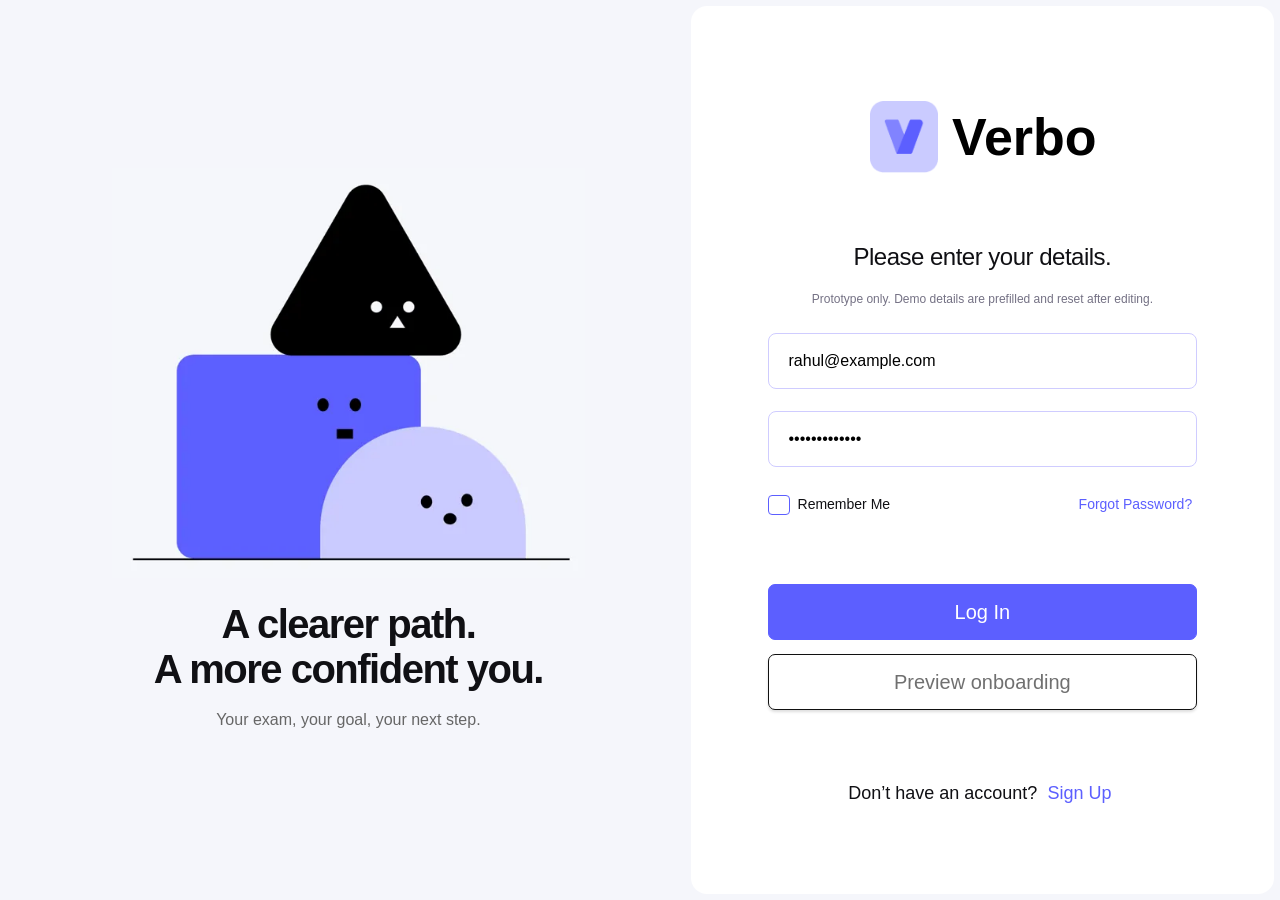
==== commit 4df4925f: "Add files via upload" ====
--- a/index.html
+++ b/index.html
@@ -1 +1 @@
-<!doctype html><html lang="en"><head><meta charset="UTF-8"><meta name="viewport" content="width=device-width,initial-scale=1"><meta name="theme-color" content="#6057ff"><title>Verbo — Prepare with direction</title><link rel="stylesheet" href="style.css?v=51"></head><body><svg xmlns="http://www.w3.org/2000/svg" width="0" height="0" aria-hidden="true" style="position:absolute"><defs><filter id="nav-idle" color-interpolation-filters="sRGB"><feColorMatrix in="SourceGraphic" values="0 0 0 0 0 0 0 0 0 0 0 0 0 0 0 -8 0 8 0 0" result="mask"/><feFlood flood-color="#CACBFF"/><feComposite in2="mask" operator="in"/><feComposite in2="SourceGraphic" operator="over"/></filter><filter id="nav-active" color-interpolation-filters="sRGB"><feColorMatrix in="SourceGraphic" values="0 0 0 0 0 0 0 0 0 0 0 0 0 0 0 -8 0 8 0 0" result="mask"/><feFlood flood-color="#7772FF"/><feComposite in2="mask" operator="in"/><feComposite in2="SourceGraphic" operator="over"/></filter></defs></svg><div id="app"></div><dialog id="modal"></dialog><div id="toast" role="status" aria-live="polite"></div><script src="app.js?v=51"></script></body></html>
+<!doctype html><html lang="en"><head><meta charset="UTF-8"><meta name="viewport" content="width=device-width,initial-scale=1"><meta name="theme-color" content="#6057ff"><title>Verbo — Prepare with direction</title><link rel="stylesheet" href="style.css?v=69"></head><body><svg xmlns="http://www.w3.org/2000/svg" width="0" height="0" aria-hidden="true" style="position:absolute"><defs><filter id="nav-idle" color-interpolation-filters="sRGB"><feColorMatrix in="SourceGraphic" values="0 0 0 0 0 0 0 0 0 0 0 0 0 0 0 -8 0 8 0 0" result="mask"/><feFlood flood-color="#CACBFF"/><feComposite in2="mask" operator="in"/><feComposite in2="SourceGraphic" operator="over"/></filter><filter id="nav-active" color-interpolation-filters="sRGB"><feColorMatrix in="SourceGraphic" values="0 0 0 0 0 0 0 0 0 0 0 0 0 0 0 -8 0 8 0 0" result="mask"/><feFlood flood-color="#7772FF"/><feComposite in2="mask" operator="in"/><feComposite in2="SourceGraphic" operator="over"/></filter></defs></svg><div id="app"></div><dialog id="modal"></dialog><div id="toast" role="status" aria-live="polite"></div><script src="app.js?v=69"></script></body></html>
--- a/style.css
+++ b/style.css
@@ -21,7 +21,7 @@
 .chevron{width:16px;height:16px;display:inline-block;vertical-align:middle;flex-shrink:0}.chevron.right{transform:rotate(-90deg)}.chevron.left{transform:rotate(90deg)}.chevron.up{transform:rotate(180deg)}button.secondary,button:not(.primary):not(.plain):not(.link):not(.navbutton):not(.resource):not([data-tab]):not([data-history-tab]):not([data-onstep]):not([data-task-open]):not([data-billing]):not([data-nav]){border-color:#111;border-radius:7px}button.secondary{display:inline-flex;align-items:center;gap:13px;background:transparent;color:#111;font-weight:500}button.secondary:hover,button.secondary:focus-visible{background:rgba(0,0,0,.03)}button:not(.primary):not(.plain):not(.link):not(.navbutton):not(.resource):not([data-tab]):not([data-history-tab]):not([data-onstep]):not([data-task-open]):not([data-billing]):not([data-nav]):hover:not(:disabled){background:rgba(0,0,0,.03)}.chevron-button{padding:0!important;background:transparent;border:0!important;width:32px;height:37px}.chevron-button img{display:block;width:32px;height:37px}.report-back{display:flex;align-items:center;gap:16px;padding:0}.report-back img{width:32px;height:37px}.report-overview{margin-top:22px;padding:30px}.report-overview h3{margin-top:10px}.report-tags{display:flex;gap:12px;flex-wrap:wrap}.report-tags .pill{font-size:12px;padding:7px 14px}.report-overview .summary-scores{margin-top:28px;gap:0}.report-overview .summary-scores>div{padding:0 22px;border-right:1px solid #ddd;font-size:19px}.report-overview .summary-scores>div:first-child{padding-left:0}.report-overview .summary-scores>div:last-child{border:0;padding-right:0}.report-overview .score{font-size:39px;white-space:nowrap;margin:14px 0}.report-overview .score small{font-size:22px}.sample-level{font-size:25px;margin-left:9px}.report-section-heading{margin:32px 0 20px}.report-section-heading h3{margin:0}.report-modules details{background:white;border:0;border-radius:12px;margin-bottom:15px;overflow:hidden}.report-modules summary{padding:23px 28px;display:block}.report-modules summary:after{display:none}.module-row{display:grid;grid-template-columns:1.2fr 1fr 1.2fr 1fr auto;gap:20px;align-items:center}.module-row strong{font-size:23px;font-weight:600}.module-row small{display:block;color:#858585;font-size:15px;margin-top:5px}.view-label{display:flex;gap:12px;align-items:center;font-size:15px}.module-detail[open] .view-label .chevron{transform:rotate(180deg)}.report-page .feedback{gap:15px}.report-page .feedback .panel{padding:30px;min-height:240px;background:#000}.report-page .feedback li{margin:20px 0;line-height:1.6;font-size:15px}.report-resources{padding:25px}.report-resources .carousel{margin:0}.report-resources .session,.report-resources .resource{flex:0 0 280px;min-height:290px}.report-resources .session{padding:22px}.report-resources .tutor{margin-top:28px}.report-resources .session button{margin-top:20px}.report-resources .resource small{color:white}
 @media(max-width:1100px){.report-overview .score{font-size:28px}.report-overview .score small{font-size:16px}.report-overview .summary-scores>div{padding:0 12px;font-size:16px}.sample-level{font-size:18px}.module-row{gap:12px}}
 @media(max-width:700px){.report-overview{padding:20px}.report-overview>.row,.report-section-heading.row{align-items:flex-start;gap:15px;flex-wrap:wrap}.report-overview .summary-scores{row-gap:24px}.report-overview .summary-scores>div{border:0;padding:0}.module-row{grid-template-columns:1fr 1fr}.module-row>div:first-child{grid-column:1/-1}.report-modules summary{padding:20px}.report-section-heading>.row{flex-wrap:wrap}.report-resources{padding:15px}}
-.report-overview .summary-scores>div:last-child{position:relative;font-size:16px;padding-top:3px}.report-overview .summary-scores>div:last-child>.link{position:absolute;right:-8px;top:0;padding:0;font-size:14px}.report-overview .summary-scores>div:last-child .score{margin-top:14px}.report-modules summary{padding:20px 28px}.report-back:hover img{background:#0003;border-radius:7px}
+.report-overview .summary-scores>div:last-child{position:relative;font-size:16px;padding-top:3px}.report-overview .summary-scores>div:last-child>.link{display:inline-flex;align-items:center;vertical-align:middle;padding:4px;margin-left:4px}.report-overview .summary-scores>div:last-child .score{margin-top:14px}.report-modules summary{padding:20px 28px}.report-back:hover img{background:#0003;border-radius:7px}
 /* Learning uses the same controls, cards and accordion rhythm as results. */
 .learning-page .report-section-heading{margin:30px 0 20px}.learning-page>.greeting{margin-bottom:34px}.learning-page .carousel{padding:25px;gap:24px}.learning-page .session{flex-basis:290px;background:#000;min-height:290px;display:flex;flex-direction:column}.learning-page .session p{margin-bottom:12px}.learning-page .session .pill{align-self:flex-start}.learning-page .session .tutor{margin:28px 0 0}.learning-page .session button{margin-top:22px}.learning-page .session button:disabled{background:#d9d9d9;color:#aaa;border:0;opacity:1}.learning-page .recommendation{margin:26px 0 30px;padding:28px 30px}.learning-page .recommendation h3{margin:8px 0;font-weight:600}.learning-page .recommendation .primary{min-width:170px;font-size:21px}.learning-page .resource{flex-basis:290px;min-height:295px}.learning-page .resource>img{height:295px;display:block}.learning-page .tabs{gap:32px}.learning-page .tabs button{font-size:20px}.learning-history details{padding:0}.learning-history .module-row{grid-template-columns:1.1fr 1.2fr 1fr 1fr auto}.history-tutor{display:flex;align-items:center;gap:13px}.history-tutor img{width:46px;height:46px;border-radius:50%;object-fit:cover}.learning-history .detail{margin:12px 28px 28px;padding-top:25px}.learning-history .detail>.black{background:#000;padding:28px}.learning-history .black h3{font-size:25px}.learning-history .black p{border-left:6px solid #5C5FFF;padding-left:24px;margin:18px 0 0}.learning-history .grid2{grid-template-columns:1.1fr 1fr;gap:24px}.mentor-audio{margin:0;border-color:#CACBFF;display:flex;flex-direction:column;justify-content:space-between;padding:22px}.audio-heading{justify-content:flex-end}.audio-heading>small{margin-right:auto}.audio-track{height:8px;border-radius:6px;background:#CACBFF;margin:14px 0}.mentor-audio>button{align-self:center;margin-top:12px}.learning-page .mentor-resource{width:100%;height:100%;min-height:290px}.learning-page .mentor-resource>img{height:100%;min-height:290px;position:absolute;inset:0}.mentor-badge{position:absolute;right:16px;top:16px;background:#5C5FFF;color:white;padding:7px 12px;border-radius:4px;font-size:13px;font-weight:400}.mentor-resource em{display:inline-block;font-style:normal;background:white;color:#666;padding:4px 10px;border-radius:4px;font-size:13px;margin-top:10px}.show-all .carousel{display:grid;grid-template-columns:repeat(auto-fit,minmax(240px,1fr))}.ui-tick{display:inline-block;width:18px;height:20px;vertical-align:middle;color:#5C5FFF;flex-shrink:0}
 @media(max-width:900px){.learning-history .module-row{grid-template-columns:1fr 1fr;gap:18px}.learning-history .module-row>div:first-child{grid-column:auto}.learning-history .grid2{grid-template-columns:1fr}.learning-page .mentor-resource{min-height:300px}.learning-page .report-section-heading>.row{gap:10px}}
@@ -63,7 +63,7 @@
 @media(max-width:900px){.test-library .tabs,.results-library .tabs{gap:10px;flex-wrap:wrap}.test-library .tabs button,.results-library .tabs button{font-size:17px}}
 .pill.completed{background:rgba(52,168,83,.15);color:#34A853}
 /* Neutral difficulty chips matching the supplied Completed Today reference. */
-.pill.hard,.pill.medium,.pill.easy{background:#f5f6fb;color:#696970;border:0;border-radius:4px;padding:4px 9px;font-size:12px;font-weight:400;line-height:1.5}
+.pill.hard,.pill.medium,.pill.easy{border:0;border-radius:4px;padding:4px 9px;font-size:12px;font-weight:400;line-height:1.5}
 .test-filter-options .filter-label{font-size:12px;font-weight:400;color:var(--muted);text-transform:uppercase}.filter-footer{margin:8px -10px -10px;padding:14px;border-top:1px solid #dddde4;background:#fafafa;border-radius:0 0 12px 12px}.test-filter-options .clear-filter-button{width:100%;display:block;padding:10px 16px;border:1px solid #d4d4d8;border-radius:8px;background:white;color:#5C5FFF;font-weight:500;box-shadow:0 1px 2px #0000000d}.test-filter-options .clear-filter-button:hover:not(:disabled){background:rgba(202,203,255,.3);border-color:#d4d4d8}
 /* Results lists share Learning's text hierarchy and row treatment. */
 .results-library .result-row{padding:20px 28px;border-radius:12px;transition:background .18s}
@@ -466,3 +466,20 @@
 #modal:has(.help-unavailable-message)>.close{display:none}
 #modal:has(.help-unavailable-message)>h2{font-size:28px;font-weight:500;line-height:1.4}
 @media(max-width:650px){.help-intro{padding:14px 0 34px}.help-intro h2{font-size:29px}.help-section-heading{align-items:flex-start;flex-direction:column;gap:5px}.help-question summary{padding:18px;font-size:16px}.help-answer{padding:0 18px 22px}.help-contact{padding:24px 0;align-items:flex-start;flex-direction:column}.help-contact .link{margin-left:-12px}}
+
+.task.done .duration{text-decoration:line-through;color:#94949d}
+
+.score-info-icon{display:block;width:16px;height:17px}.score .level-badge{display:inline-flex;align-items:center;justify-content:center;vertical-align:middle;background:#CACBFF;color:#5C5FFF;border-radius:10px;font-size:30px;font-weight:400;line-height:1;padding:10px 13px;letter-spacing:0;margin-left:8px;min-width:62px;min-height:52px}.progress-point{cursor:pointer;outline:none}.point-tooltip{opacity:0;pointer-events:none}.progress-point:hover .point-tooltip,.progress-point:focus .point-tooltip{opacity:1}.progress-point:hover .point-dot,.progress-point:focus .point-dot{stroke-width:3;r:6}.chart{overflow:visible}.chart-panel [data-action="score-info"]{display:inline-flex;align-items:center;vertical-align:middle;padding:4px;margin-left:4px}
+/* Centre level badges against the score rather than the text baseline. */
+.chart-panel .row>.score,.report-overview .summary-scores>div:last-child>.score{display:flex;align-items:center;gap:12px}
+.score .level-badge{margin-left:0;vertical-align:initial;flex-shrink:0}
+/* Align the focus field's bottom edge with the time slots alongside it. */
+#modal #booking-form{align-items:stretch}
+#modal #booking-form .booking-details{display:flex;flex-direction:column}
+#modal #booking-form .booking-details>.booking-field:last-child{display:flex;flex-direction:column;flex:1;margin-bottom:0}
+#modal #booking-form .booking-details>.booking-field:last-child textarea{flex:1;height:auto;min-height:130px;resize:vertical}
+@media(max-width:700px){#modal #booking-form .booking-details>.booking-field:last-child textarea{height:130px;flex:none}}
+
+.weekly-task-scroll{height:280px;overflow-y:auto;overflow-x:hidden;overscroll-behavior:contain;scrollbar-gutter:stable;padding-right:8px;scrollbar-width:thin;scrollbar-color:#CACBFF transparent}.weekly-task-scroll .task:first-child{margin-top:6px}.weekly-task-scroll .task:last-child{margin-bottom:6px}.weekly-task-scroll:focus-visible{outline:2px solid #CACBFF;outline-offset:4px;border-radius:4px}
+
+.login-layout .login-art{align-items:center;text-align:center;padding:32px;max-width:620px;width:100%}.login-art .login-illustration{position:relative;width:100%;max-width:520px}.login-art .login-illustration .hero{display:block;width:100%;height:auto;max-height:410px;object-fit:contain}.login-art h1{max-width:480px;margin:24px auto 16px;text-align:center}.login-art p{text-align:center;margin-left:auto;margin-right:auto}
